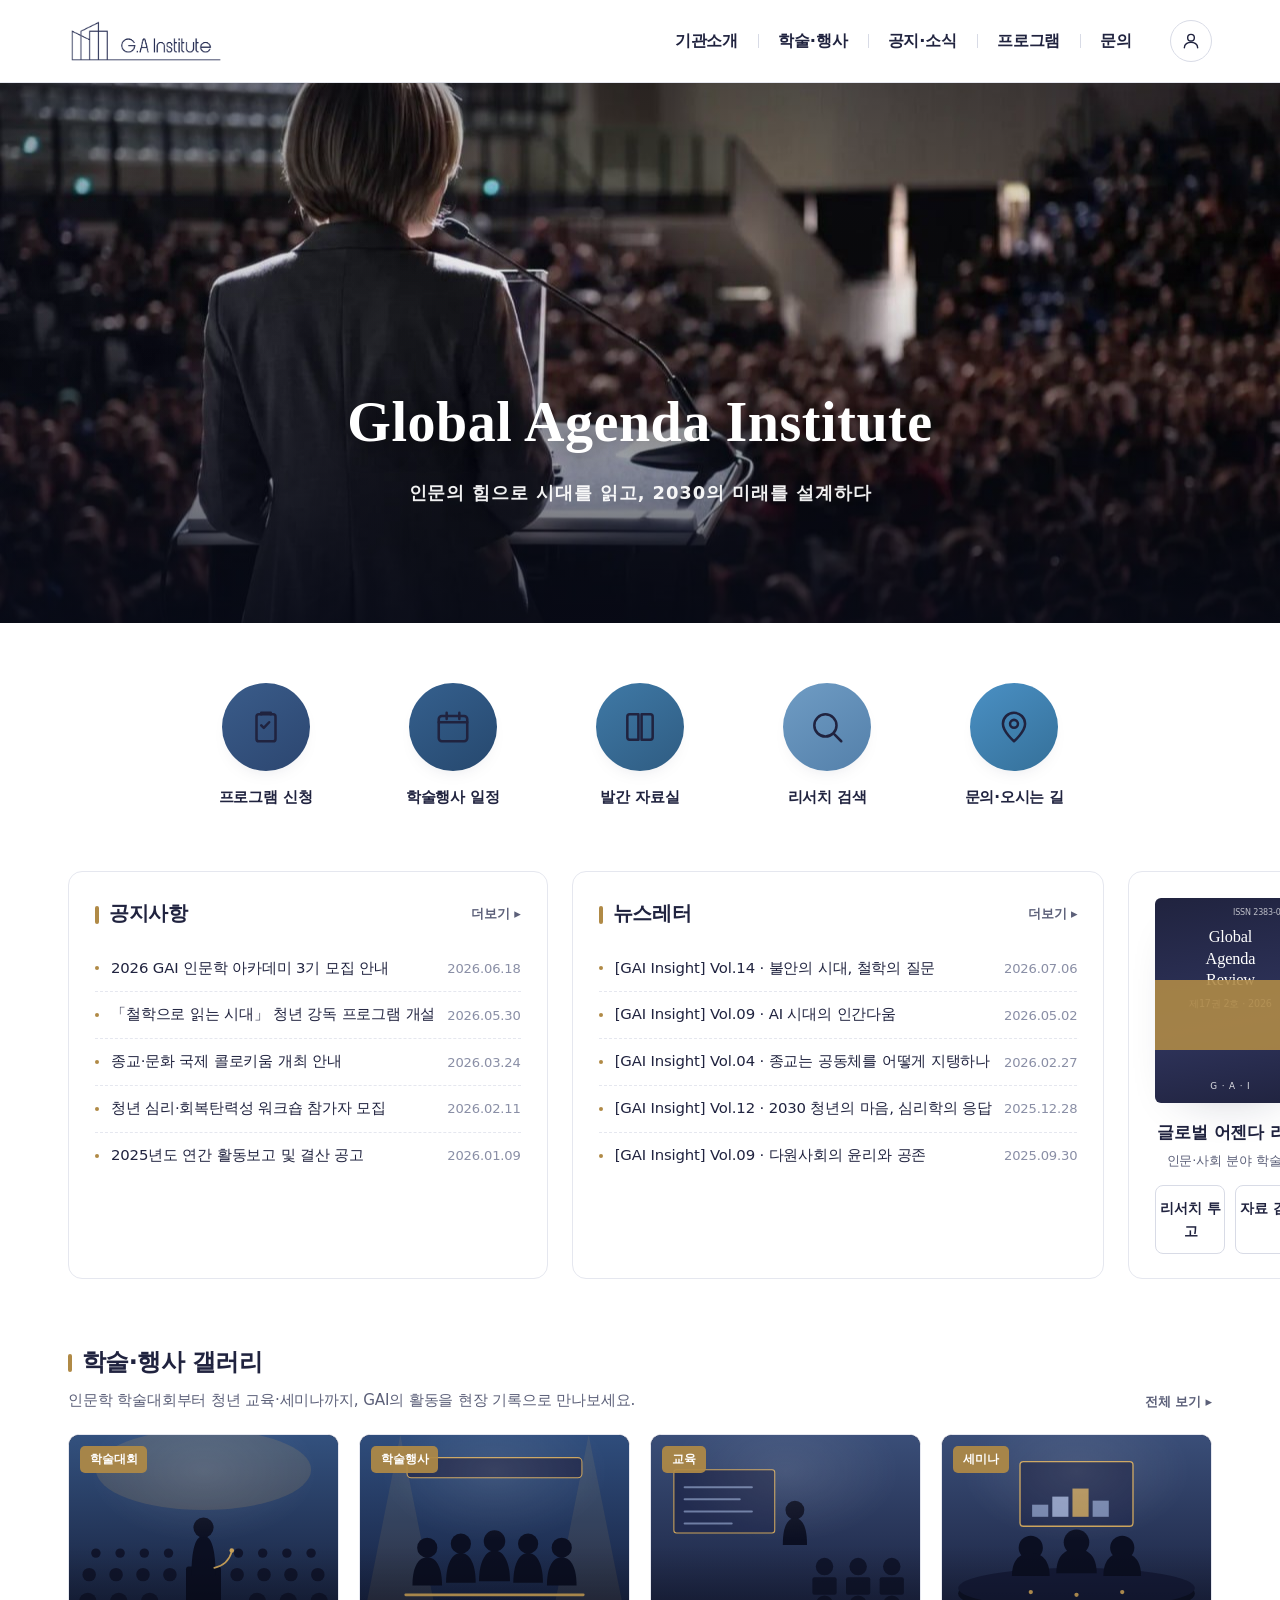
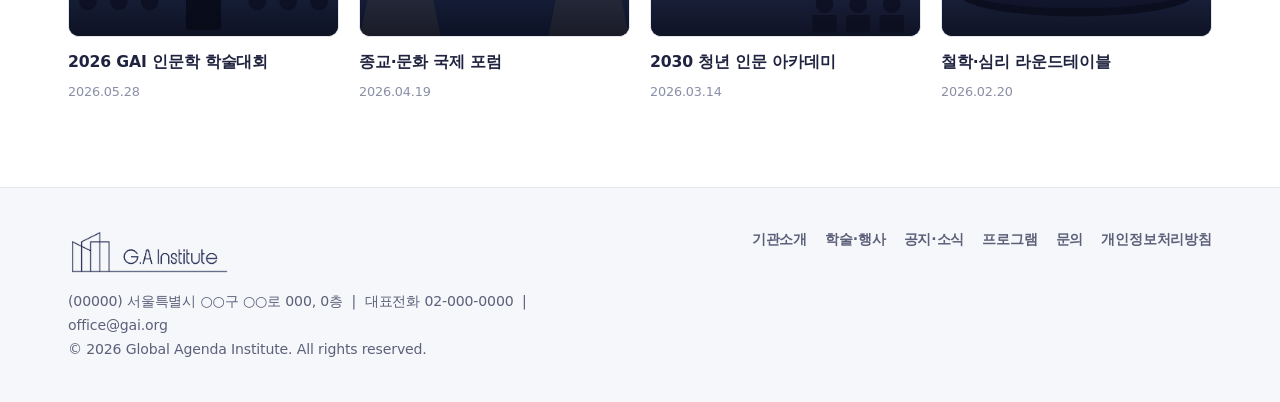
==== index.html @ 66754ac4 "Add files via upload" ====
<!DOCTYPE html>
<html lang="ko">
<head>
<meta charset="UTF-8" />
<meta name="viewport" content="width=device-width, initial-scale=1.0" />
<title>Global Agenda Institute — 인문의 힘으로 시대를 읽다</title>
<meta name="description" content="인문학·철학·종교·심리를 아우르는 2030 청년 교육 중심의 글로벌 아젠다 기관." />
<link rel="stylesheet" href="assets/style.css" />
</head>
<body>
<header>
  <div class="wrap nav">
    <a href="index.html"><img class="logo-img" src="assets/logo.png" alt="Global Agenda Institute" /></a>
    <div class="nav-right">
      <nav class="menu">
        <a href="about.html">기관소개</a>
        <a href="events.html">학술·행사</a>
        <a href="news.html">공지·소식</a>
        <a href="programs.html">프로그램</a>
        <a href="#contact">문의</a>
      </nav>
      <button class="icon-btn login-desktop" data-open-login aria-label="로그인" title="로그인">
        <svg viewBox="0 0 24 24" fill="none" stroke="currentColor" stroke-width="1.7" stroke-linecap="round" stroke-linejoin="round"><circle cx="12" cy="8" r="4"/><path d="M4 20c0-4.2 4-6.5 8-6.5s8 2.3 8 6.5"/></svg>
      </button>
      <button class="icon-btn burger" id="burger" aria-label="메뉴 열기" aria-expanded="false">
        <svg viewBox="0 0 24 24" fill="none" stroke="currentColor" stroke-width="1.8" stroke-linecap="round"><path d="M4 7h16M4 12h16M4 17h16"/></svg>
      </button>
    </div>
  </div>
</header>
<main id="top">
<section class="banner">
      <div class="banner-photo"></div>
      <div class="banner-veil"></div>
      <div class="banner-title">
        <h1>Global Agenda Institute</h1>
        <p>인문의 힘으로 시대를 읽고, 2030의 미래를 설계하다</p>
      </div>
    </section>

    <section class="quick">
      <div class="wrap">
        <div class="quick-grid">
          <a class="qitem" href="programs.html">
            <span class="qcircle"><svg viewBox="0 0 24 24" fill="none" stroke="currentColor" stroke-width="1.6" stroke-linecap="round" stroke-linejoin="round"><rect x="6" y="4" width="12" height="17" rx="1.5"/><path d="M9 4V3h6v1"/><path d="M9 11l1.6 1.6L14 9"/></svg></span>
            <span>프로그램 신청</span>
          </a>
          <a class="qitem" href="events.html">
            <span class="qcircle"><svg viewBox="0 0 24 24" fill="none" stroke="currentColor" stroke-width="1.6" stroke-linecap="round" stroke-linejoin="round"><rect x="3" y="5" width="18" height="16" rx="2"/><path d="M3 9h18M8 3v4M16 3v4"/></svg></span>
            <span>학술행사 일정</span>
          </a>
          <a class="qitem" href="publications.html">
            <span class="qcircle"><svg viewBox="0 0 24 24" fill="none" stroke="currentColor" stroke-width="1.6" stroke-linecap="round" stroke-linejoin="round"><path d="M4 5.5C4 4.7 4.7 4 5.5 4H11v16H5.5C4.7 20 4 19.3 4 18.5zM20 5.5C20 4.7 19.3 4 18.5 4H13v16h5.5c.8 0 1.5-.7 1.5-1.5z"/></svg></span>
            <span>발간 자료실</span>
          </a>
          <a class="qitem" href="publications.html">
            <span class="qcircle"><svg viewBox="0 0 24 24" fill="none" stroke="currentColor" stroke-width="1.6" stroke-linecap="round" stroke-linejoin="round"><circle cx="11" cy="11" r="7"/><path d="M21 21l-4.3-4.3"/></svg></span>
            <span>리서치 검색</span>
          </a>
          <a class="qitem" href="#contact">
            <span class="qcircle"><svg viewBox="0 0 24 24" fill="none" stroke="currentColor" stroke-width="1.6" stroke-linecap="round" stroke-linejoin="round"><path d="M12 21s7-6 7-11a7 7 0 10-14 0c0 5 7 11 7 11z"/><circle cx="12" cy="10" r="2.5"/></svg></span>
            <span>문의·오시는 길</span>
          </a>
        </div>
      </div>
    </section>

    <div class="rows">
      <div class="wrap">
        <div class="row3">
          <div class="box" id="news">
            <div class="box-head"><h2 class="accent-under">공지사항</h2><a class="more" href="news.html">더보기 ▸</a></div>
            <ul class="list">
              <li><span class="dot"></span><a>2026 GAI 인문학 아카데미 3기 모집 안내</a><time>2026.06.18</time></li>
              <li><span class="dot"></span><a>「철학으로 읽는 시대」 청년 강독 프로그램 개설</a><time>2026.05.30</time></li>
              <li><span class="dot"></span><a>종교·문화 국제 콜로키움 개최 안내</a><time>2026.03.24</time></li>
              <li><span class="dot"></span><a>청년 심리·회복탄력성 워크숍 참가자 모집</a><time>2026.02.11</time></li>
              <li><span class="dot"></span><a>2025년도 연간 활동보고 및 결산 공고</a><time>2026.01.09</time></li>
            </ul>
          </div>
          <div class="box">
            <div class="box-head"><h2 class="accent-under">뉴스레터</h2><a class="more" href="news.html">더보기 ▸</a></div>
            <ul class="list">
              <li><span class="dot"></span><a>[GAI Insight] Vol.14 · 불안의 시대, 철학의 질문</a><time>2026.07.06</time></li>
              <li><span class="dot"></span><a>[GAI Insight] Vol.09 · AI 시대의 인간다움</a><time>2026.05.02</time></li>
              <li><span class="dot"></span><a>[GAI Insight] Vol.04 · 종교는 공동체를 어떻게 지탱하나</a><time>2026.02.27</time></li>
              <li><span class="dot"></span><a>[GAI Insight] Vol.12 · 2030 청년의 마음, 심리학의 응답</a><time>2025.12.28</time></li>
              <li><span class="dot"></span><a>[GAI Insight] Vol.09 · 다원사회의 윤리와 공존</a><time>2025.09.30</time></li>
            </ul>
          </div>
          <div class="box journal" id="research">
            <div class="cover"><span class="issn">ISSN 2383-0000</span><span class="ttl">Global<br>Agenda<br>Review</span><span class="vol">제17권 2호 · 2026</span><span class="band"></span><span class="seal">G · A · I</span></div>
            <h3>글로벌 어젠다 리뷰</h3>
            <p class="jsub">인문·사회 분야 학술지</p>
            <div class="j-btns"><a href="publications.html">리서치 투고</a><a href="publications.html">자료 검색</a></div>
          </div>
        </div>
      </div>
    </div>

    <section class="gallery-sec" id="events">
      <div class="wrap">
        <div class="sec-head">
          <div><h2 class="accent-under">학술·행사 갤러리</h2><p>인문학 학술대회부터 청년 교육·세미나까지, GAI의 활동을 현장 기록으로 만나보세요.</p></div>
          <a class="more" href="events.html">전체 보기 ▸</a>
        </div>
        <div class="gal4">
          <div class="gal-item">
            <div class="thumb">
              <svg class="scene" viewBox="0 0 400 300" preserveAspectRatio="xMidYMid slice" aria-hidden="true">
                <defs><linearGradient id="s1" x1="0" y1="0" x2="0" y2="1"><stop offset="0" stop-color="#33517e"/><stop offset="1" stop-color="#141a34"/></linearGradient></defs>
                <rect width="400" height="300" fill="url(#s1)"/><ellipse cx="200" cy="52" rx="160" ry="60" fill="#CBA35B" opacity="0.16"/>
                <g fill="#10152c"><circle cx="40" cy="176" r="7"/><circle cx="76" cy="176" r="7"/><circle cx="112" cy="176" r="7"/><circle cx="148" cy="176" r="7"/><circle cx="252" cy="176" r="7"/><circle cx="288" cy="176" r="7"/><circle cx="324" cy="176" r="7"/><circle cx="360" cy="176" r="7"/><circle cx="30" cy="208" r="10"/><circle cx="70" cy="208" r="10"/><circle cx="110" cy="208" r="10"/><circle cx="150" cy="208" r="10"/><circle cx="250" cy="208" r="10"/><circle cx="290" cy="208" r="10"/><circle cx="330" cy="208" r="10"/><circle cx="370" cy="208" r="10"/><circle cx="28" cy="248" r="13"/><circle cx="74" cy="248" r="13"/><circle cx="120" cy="248" r="13"/><circle cx="280" cy="248" r="13"/><circle cx="326" cy="248" r="13"/><circle cx="372" cy="248" r="13"/></g>
                <g fill="#0b0f22"><rect x="174" y="196" width="52" height="94" rx="4"/><path d="M182 210 C182 178 186 150 200 150 C214 150 218 178 218 210 Z"/><circle cx="200" cy="138" r="15"/></g>
                <path d="M216 198 q20 -4 26 -24" stroke="#CBA35B" stroke-width="2.4" fill="none" stroke-linecap="round"/><circle cx="242" cy="172" r="3.4" fill="#CBA35B"/>
              </svg>
              <span class="badge">학술대회</span>
            </div>
            <p>2026 GAI 인문학 학술대회</p><time>2026.05.28</time>
          </div>
          <div class="gal-item">
            <div class="thumb">
              <svg class="scene" viewBox="0 0 400 300" preserveAspectRatio="xMidYMid slice" aria-hidden="true">
                <defs><linearGradient id="s2" x1="0" y1="0" x2="0" y2="1"><stop offset="0" stop-color="#2f4d7c"/><stop offset="1" stop-color="#131a36"/></linearGradient></defs>
                <rect width="400" height="300" fill="url(#s2)"/><path d="M60 0 L120 300 L0 300 Z" fill="#CBA35B" opacity="0.1"/><path d="M340 0 L400 300 L280 300 Z" fill="#CBA35B" opacity="0.1"/>
                <rect x="70" y="34" width="260" height="30" rx="6" fill="#222c50" stroke="#CBA35B" stroke-width="1.6"/>
                <g fill="#0b0f22"><circle cx="100" cy="168" r="15"/><path d="M78 224 C78 194 88 182 100 182 C112 182 122 194 122 224 Z"/><circle cx="150" cy="162" r="15"/><path d="M128 220 C128 190 138 176 150 176 C162 176 172 190 172 220 Z"/><circle cx="200" cy="158" r="16"/><path d="M177 218 C177 186 188 172 200 172 C212 172 223 186 223 218 Z"/><circle cx="250" cy="162" r="15"/><path d="M228 220 C228 190 238 176 250 176 C262 176 272 190 272 220 Z"/><circle cx="300" cy="168" r="15"/><path d="M278 224 C278 194 288 182 300 182 C312 182 322 194 322 224 Z"/></g>
                <rect x="66" y="236" width="268" height="4" rx="2" fill="#CBA35B"/>
              </svg>
              <span class="badge">학술행사</span>
            </div>
            <p>종교·문화 국제 포럼</p><time>2026.04.19</time>
          </div>
          <div class="gal-item">
            <div class="thumb">
              <svg class="scene" viewBox="0 0 400 300" preserveAspectRatio="xMidYMid slice" aria-hidden="true">
                <defs><linearGradient id="s3" x1="0" y1="0" x2="0" y2="1"><stop offset="0" stop-color="#3a4e78"/><stop offset="1" stop-color="#161c38"/></linearGradient></defs>
                <rect width="400" height="300" fill="url(#s3)"/>
                <rect x="34" y="52" width="150" height="94" rx="4" fill="#222c50" stroke="#CBA35B" stroke-width="1.6"/>
                <path d="M50 78 H150M50 96 H132M50 114 H150M50 132 H120" stroke="#8fa1c8" stroke-width="3" stroke-linecap="round" opacity="0.7"/>
                <g fill="#0b0f22"><circle cx="214" cy="112" r="14"/><path d="M196 164 C196 134 204 124 214 124 C224 124 232 134 232 164 Z"/></g>
                <g fill="#10152c"><circle cx="258" cy="196" r="13"/><rect x="240" y="212" width="36" height="26" rx="3"/><circle cx="308" cy="196" r="13"/><rect x="290" y="212" width="36" height="26" rx="3"/><circle cx="358" cy="196" r="13"/><rect x="340" y="212" width="36" height="26" rx="3"/><circle cx="258" cy="252" r="13"/><rect x="240" y="268" width="36" height="26" rx="3"/><circle cx="308" cy="252" r="13"/><rect x="290" y="268" width="36" height="26" rx="3"/><circle cx="358" cy="252" r="13"/><rect x="340" y="268" width="36" height="26" rx="3"/></g>
              </svg>
              <span class="badge">교육</span>
            </div>
            <p>2030 청년 인문 아카데미</p><time>2026.03.14</time>
          </div>
          <div class="gal-item">
            <div class="thumb">
              <svg class="scene" viewBox="0 0 400 300" preserveAspectRatio="xMidYMid slice" aria-hidden="true">
                <defs><linearGradient id="s4" x1="0" y1="0" x2="0" y2="1"><stop offset="0" stop-color="#3a4e78"/><stop offset="1" stop-color="#161c38"/></linearGradient></defs>
                <rect width="400" height="300" fill="url(#s4)"/>
                <rect x="116" y="40" width="168" height="96" rx="5" fill="#222c50" stroke="#CBA35B" stroke-width="2"/>
                <rect x="134" y="104" width="24" height="18" fill="#8a9bc4" opacity="0.8"/><rect x="164" y="92" width="24" height="30" fill="#a9b8dc" opacity="0.8"/><rect x="194" y="80" width="24" height="42" fill="#CBA35B" opacity="0.85"/><rect x="224" y="98" width="24" height="24" fill="#8a9bc4" opacity="0.8"/>
                <ellipse cx="200" cy="236" rx="176" ry="34" fill="#0d1226"/><ellipse cx="200" cy="228" rx="176" ry="30" fill="#151b38"/>
                <g fill="#0b0f22"><circle cx="132" cy="168" r="18"/><path d="M104 210 C104 186 116 176 132 176 C148 176 160 186 160 210 Z"/><circle cx="200" cy="160" r="19"/><path d="M170 206 C170 180 183 170 200 170 C217 170 230 180 230 206 Z"/><circle cx="268" cy="168" r="18"/><path d="M240 210 C240 186 252 176 268 176 C284 176 296 186 296 210 Z"/></g>
                <circle cx="132" cy="234" r="3.2" fill="#CBA35B"/><circle cx="200" cy="238" r="3.2" fill="#CBA35B"/><circle cx="268" cy="234" r="3.2" fill="#CBA35B"/>
              </svg>
              <span class="badge">세미나</span>
            </div>
            <p>철학·심리 라운드테이블</p><time>2026.02.20</time>
          </div>
        </div>
      </div>
    </section>
</main>
<footer id="contact">
  <div class="wrap foot">
    <div>
      <a href="index.html"><img class="logo-img foot-logo" src="assets/logo.png" alt="Global Agenda Institute" /></a>
      <p class="foot-info">(00000) 서울특별시 ○○구 ○○로 000, 0층 &nbsp;|&nbsp; 대표전화 02-000-0000 &nbsp;|&nbsp; office@gai.org<br>© 2026 Global Agenda Institute. All rights reserved.</p>
    </div>
    <nav>
      <a href="about.html">기관소개</a><a href="events.html">학술·행사</a>
      <a href="news.html">공지·소식</a><a href="programs.html">프로그램</a>
      <a href="#contact">문의</a><a>개인정보처리방침</a>
    </nav>
  </div>
</footer>
<!-- ===== LOGIN MODAL ===== -->
<div class="modal" id="loginModal" role="dialog" aria-modal="true" aria-label="로그인">
  <div class="modal-card">
    <button class="modal-x" data-close aria-label="닫기">✕</button>
    <img class="logo-img" src="assets/logo.png" alt="Global Agenda Institute" />
    <h2>멤버 로그인</h2>
    <p class="msub">GAI 회원 서비스를 이용하시려면 로그인해 주세요.</p>
    <form>
      <input class="field" type="text" placeholder="아이디" aria-label="아이디" />
      <input class="field" type="password" placeholder="비밀번호" aria-label="비밀번호" />
      <label class="remember"><input type="checkbox" /> 로그인 상태 유지</label>
      <button class="signin" type="submit">로그인</button>
    </form>
    <div class="modal-links"><a>아이디 찾기</a><a>비밀번호 찾기</a><a href="signup.html">회원가입</a></div>
  </div>
</div>


<!-- ===== MOBILE DRAWER ===== -->
<div class="drawer" id="drawer">
  <div class="drawer-panel">
    <div class="drawer-top">
      <img class="logo-img" src="assets/logo.png" alt="Global Agenda Institute" style="height:38px" />
      <button class="icon-btn" id="drawerClose" aria-label="닫기"><svg viewBox="0 0 24 24" fill="none" stroke="currentColor" stroke-width="1.8" stroke-linecap="round"><path d="M6 6l12 12M18 6L6 18"/></svg></button>
    </div>
    <div class="dlinks">
      <a href="about.html">기관소개</a>
      <a href="events.html">학술·행사</a>
      <a href="news.html">공지·소식</a>
      <a href="programs.html">프로그램</a>
      <a href="#contact">문의</a>
    </div>
    <button class="btn btn-primary drawer-login" style="width:100%" data-open-login>로그인</button>
  </div>
</div>


<script src="assets/main.js"></script>
</body>
</html>
---- assets/style.css ----
:root{
    --bg:#FFFFFF; --surface:#FFFFFF; --panel:#F1F3F8; --panel-2:#F6F7FB;
    --ink:#20233F; --brand:#262A4D; --brand-ink:#14162E;
    --muted:#5C6079; --sub:#8A8FA6; --line:#E5E7EF; --line-strong:#D8DBE6;
    --accent:#B08A46; --accent-soft:#F5EEDF; --accent-ink:#8A6A2F;
    --btn:#20233F; --btn-text:#FFFFFF; --btn-hover:#14162E;
    --radius:14px; --shadow:0 18px 50px -30px rgba(20,24,60,.30);
    --shadow-sm:0 8px 22px -16px rgba(20,24,60,.28);
    --maxw:1200px;
    --serif:"Iowan Old Style","Palatino Linotype",Georgia,"Times New Roman",serif;
  }
  @media (prefers-color-scheme:dark){:root{
    --bg:#0B0D18; --surface:#131627; --panel:#191D30; --panel-2:#151930;
    --ink:#EDEFF7; --brand:#EDEFF7; --brand-ink:#C7CBDD;
    --muted:#9599B4; --sub:#787D98; --line:#262B44; --line-strong:#333A57;
    --accent:#CBA35B; --accent-soft:#241E10; --accent-ink:#CBA35B;
    --btn:#EAECF5; --btn-text:#161A2E; --btn-hover:#FFFFFF;
    --shadow:0 22px 55px -28px rgba(0,0,0,.75); --shadow-sm:0 10px 24px -18px rgba(0,0,0,.7);
  }}
  :root[data-theme="dark"]{
    --bg:#0B0D18; --surface:#131627; --panel:#191D30; --panel-2:#151930;
    --ink:#EDEFF7; --brand:#EDEFF7; --brand-ink:#C7CBDD;
    --muted:#9599B4; --sub:#787D98; --line:#262B44; --line-strong:#333A57;
    --accent:#CBA35B; --accent-soft:#241E10; --accent-ink:#CBA35B;
    --btn:#EAECF5; --btn-text:#161A2E; --btn-hover:#FFFFFF;
    --shadow:0 22px 55px -28px rgba(0,0,0,.75); --shadow-sm:0 10px 24px -18px rgba(0,0,0,.7);
  }
  :root[data-theme="light"]{
    --bg:#FFFFFF; --surface:#FFFFFF; --panel:#F1F3F8; --panel-2:#F6F7FB;
    --ink:#20233F; --brand:#262A4D; --brand-ink:#14162E;
    --muted:#5C6079; --sub:#8A8FA6; --line:#E5E7EF; --line-strong:#D8DBE6;
    --accent:#B08A46; --accent-soft:#F5EEDF; --accent-ink:#8A6A2F;
    --btn:#20233F; --btn-text:#FFFFFF; --btn-hover:#14162E;
    --shadow:0 18px 50px -30px rgba(20,24,60,.30); --shadow-sm:0 8px 22px -16px rgba(20,24,60,.28);
  }

  *{box-sizing:border-box}
  html{scroll-behavior:smooth}
  body{margin:0; background:var(--bg); color:var(--ink);
    font-family:"Pretendard","Apple SD Gothic Neo",system-ui,-apple-system,"Segoe UI",sans-serif;
    -webkit-font-smoothing:antialiased; line-height:1.6; letter-spacing:-0.01em}
  .wrap{max-width:var(--maxw); margin:0 auto; padding:0 28px}
  a{color:inherit; text-decoration:none}
  [hidden]{display:none !important}
  .btn{display:inline-flex; align-items:center; gap:8px; justify-content:center; font-weight:700; font-size:.95rem;
    border-radius:11px; padding:13px 24px; cursor:pointer; border:1px solid transparent; transition:.18s; font-family:inherit}
  .btn-primary{background:var(--btn); color:var(--btn-text)}
  .btn-primary:hover{background:var(--btn-hover); transform:translateY(-1px)}
  .btn-ghost{background:transparent; color:var(--ink); border-color:var(--line-strong)}
  .btn-ghost:hover{border-color:var(--ink); background:var(--panel)}
  .eyebrow{display:inline-flex; align-items:center; gap:9px; font-size:.8rem; font-weight:700;
    letter-spacing:.16em; text-transform:uppercase; color:var(--accent-ink)}
  .eyebrow::before{content:""; width:20px; height:1.5px; background:var(--accent); border-radius:2px}

  /* ---------- LOGO ---------- */
  .logo-img{display:block; height:46px; width:auto}
  @media (prefers-color-scheme:dark){.logo-img{filter:brightness(0) invert(1) opacity(.92)}}
  :root[data-theme="dark"] .logo-img{filter:brightness(0) invert(1) opacity(.92)}
  :root[data-theme="light"] .logo-img{filter:none}
  .foot-logo{height:48px}

  /* ---------- HEADER ---------- */
  header{position:sticky; top:0; z-index:50; background:color-mix(in srgb,var(--bg) 92%, transparent);
    backdrop-filter:saturate(150%) blur(12px); border-bottom:1px solid var(--line)}
  .nav{display:flex; align-items:center; justify-content:space-between; height:82px; gap:20px}
  .nav-right{display:flex; align-items:center; gap:18px}
  nav.menu{display:flex; align-items:center}
  nav.menu a{position:relative; padding:8px 20px; font-weight:700; font-size:1.02rem; color:var(--ink); transition:.15s; cursor:pointer}
  nav.menu a+a::before{content:""; position:absolute; left:0; top:50%; transform:translateY(-50%); width:1px; height:14px; background:var(--line-strong)}
  nav.menu a:hover{color:var(--accent-ink)}
  nav.menu a.active{color:var(--accent-ink)}
  nav.menu a.active::after{content:""; position:absolute; left:20px; right:20px; bottom:-2px; height:2px; background:var(--accent); border-radius:2px}
  .icon-btn{width:42px; height:42px; border-radius:50%; display:grid; place-items:center;
    border:1px solid var(--line-strong); color:var(--ink); background:var(--surface); transition:.15s; flex:none; cursor:pointer}
  .icon-btn:hover{border-color:var(--brand); color:var(--accent-ink); background:var(--panel); transform:translateY(-1px)}
  .icon-btn svg{width:20px; height:20px}
  .burger{display:none}

  /* ---------- HERO BANNER ---------- */
  .banner{position:relative; height:min(62vh,540px); min-height:400px; overflow:hidden; display:grid; place-items:end center; text-align:center}
  .banner-photo{position:absolute; inset:0; background:url("banner.jpg") center 32% / cover no-repeat}
  .banner-veil{position:absolute; inset:0; background:
    linear-gradient(180deg,rgba(10,14,28,.32) 0%,rgba(10,14,28,.04) 30%,rgba(10,14,28,.22) 58%,rgba(8,11,24,.78) 100%),
    linear-gradient(90deg,rgba(18,24,48,.22),transparent 42%)}
  .banner-title{position:relative; z-index:2; padding-bottom:9%; color:#fff}
  .banner-title h1{margin:0; font-family:var(--serif); font-weight:600; letter-spacing:.01em; font-size:clamp(2.1rem,5.4vw,3.5rem); text-shadow:0 4px 24px rgba(0,0,0,.5)}
  .banner-title p{margin:12px 0 0; font-size:clamp(.92rem,1.8vw,1.12rem); font-weight:600; letter-spacing:.05em; opacity:.94}

  /* ---------- QUICK LINKS ---------- */
  .quick{padding:52px 0 8px}
  .quick-grid{display:grid; grid-template-columns:repeat(5,1fr); gap:16px; max-width:920px; margin:0 auto}
  .qitem{display:flex; flex-direction:column; align-items:center; gap:14px; padding:8px; transition:.18s; cursor:pointer}
  .qitem:hover{transform:translateY(-4px)}
  .qcircle{width:88px; height:88px; border-radius:50%; display:grid; place-items:center; color:#fff; box-shadow:var(--shadow-sm)}
  .qcircle svg{width:38px; height:38px}
  .qitem:nth-child(1) .qcircle{background:linear-gradient(145deg,#3a5c8a,#2c4670)}
  .qitem:nth-child(2) .qcircle{background:linear-gradient(145deg,#35608e,#26486e)}
  .qitem:nth-child(3) .qcircle{background:linear-gradient(145deg,#3f79a6,#2f5c82)}
  .qitem:nth-child(4) .qcircle{background:linear-gradient(145deg,#6f9cc4,#5480aa)}
  .qitem:nth-child(5) .qcircle{background:linear-gradient(145deg,#4a90c4,#357099)}
  .qitem span{font-weight:700; font-size:.95rem; color:var(--ink); text-align:center}

  /* ---------- SHARED ---------- */
  .rows{padding:46px 0 40px; display:flex; flex-direction:column; gap:28px}
  .row3{display:grid; grid-template-columns:1fr 1fr 1fr; gap:24px}
  .box{background:var(--surface); border:1px solid var(--line); border-radius:var(--radius); padding:26px 26px 24px}
  .box-head{display:flex; align-items:center; justify-content:space-between; margin-bottom:16px}
  .box-head h2{margin:0; font-size:1.22rem; font-weight:800; letter-spacing:-.02em}
  .more{font-size:.82rem; font-weight:600; color:var(--muted); display:inline-flex; align-items:center; gap:4px; cursor:pointer}
  .more:hover{color:var(--accent-ink)}
  .accent-under{position:relative; padding-left:14px}
  .accent-under::before{content:""; position:absolute; left:0; top:52%; transform:translateY(-50%); width:4px; height:18px; background:var(--accent); border-radius:2px}
  .list{list-style:none; margin:0; padding:0; display:flex; flex-direction:column}
  .list li{display:flex; align-items:center; gap:12px; padding:11px 0; border-top:1px dashed var(--line)}
  .list li:first-child{border-top:none}
  .list li .dot{width:4px; height:4px; border-radius:50%; background:var(--accent); flex:none}
  .list li a{flex:1; font-size:.93rem; color:var(--ink); overflow:hidden; text-overflow:ellipsis; white-space:nowrap; cursor:pointer}
  .list li a:hover{color:var(--accent-ink)}
  .list li time{font-size:.82rem; color:var(--sub); font-variant-numeric:tabular-nums; flex:none}
  .journal{text-align:center; display:flex; flex-direction:column; align-items:center}
  .cover{width:150px; aspect-ratio:3/4.1; border-radius:6px; overflow:hidden; box-shadow:var(--shadow);
    background:linear-gradient(170deg,#20233F 0%,#2f345c 60%,#20233F 100%); position:relative;
    display:flex; flex-direction:column; align-items:center; padding:22px 14px; color:#fff}
  .cover .issn{position:absolute; top:9px; right:10px; font-size:.5rem; opacity:.7}
  .cover .ttl{font-family:var(--serif); font-size:1.02rem; line-height:1.3; margin-top:6px}
  .cover .vol{font-size:.6rem; opacity:.75; margin-top:6px}
  .cover .band{position:absolute; left:0; right:0; bottom:26%; height:34%; background:var(--accent); opacity:.9}
  .cover .seal{position:absolute; bottom:10px; font-size:.55rem; opacity:.85; letter-spacing:.1em}
  .journal h3{margin:16px 0 4px; font-size:1.06rem; font-weight:800}
  .journal .jsub{font-size:.82rem; color:var(--muted); margin:0 0 14px}
  .j-btns{display:grid; grid-template-columns:1fr 1fr; gap:10px; width:100%}
  .j-btns a{font-size:.88rem; font-weight:700; border:1px solid var(--line-strong); border-radius:8px; padding:11px 0; text-align:center; cursor:pointer}
  .j-btns a:hover{border-color:var(--ink); background:var(--panel-2)}

  /* ---------- GALLERY ---------- */
  .gallery-sec{padding:24px 0 84px}
  .sec-head{display:flex; align-items:flex-end; justify-content:space-between; margin-bottom:22px; gap:16px}
  .sec-head h2{margin:0; font-size:1.5rem; font-weight:800; letter-spacing:-.025em}
  .sec-head p{margin:6px 0 0; color:var(--muted); font-size:.95rem}
  .gal4{display:grid; grid-template-columns:repeat(4,1fr); gap:20px}
  .gal-item{cursor:pointer}
  .gal-item .thumb{aspect-ratio:4/3; border-radius:11px; overflow:hidden; position:relative; background:#1a2340; border:1px solid var(--line)}
  .thumb .scene{position:absolute; inset:0; width:100%; height:100%; display:block; z-index:0}
  .thumb::after{content:""; position:absolute; inset:0; z-index:1; pointer-events:none; background:
    radial-gradient(60% 50% at 50% 18%,rgba(255,255,255,.10),transparent 70%),linear-gradient(180deg,transparent 55%,rgba(0,0,0,.32))}
  .thumb .badge{position:absolute; z-index:2; left:11px; top:11px; color:#fff; font-size:.73rem; font-weight:800;
    background:rgba(176,138,70,.92); padding:4px 10px; border-radius:5px}
  .gal-item:hover .thumb{box-shadow:var(--shadow)}
  .gal-item p{margin:12px 0 3px; font-size:.98rem; font-weight:700}
  .gal-item time{font-size:.8rem; color:var(--sub); font-variant-numeric:tabular-nums}

  /* ---------- SUB PAGE SHELL ---------- */
  .page-hero{padding:64px 0 52px; text-align:center; border-bottom:1px solid var(--line); background:var(--panel-2)}
  .page-hero h1{font-size:clamp(1.9rem,4vw,2.8rem); font-weight:800; letter-spacing:-.035em; margin:16px auto 0; max-width:20ch; text-wrap:balance}
  .page-hero .lead{color:var(--muted); font-size:1.06rem; margin:16px auto 0; max-width:60ch; text-wrap:balance}
  .section{padding:72px 0}
  .section.alt{background:var(--panel-2); border-top:1px solid var(--line); border-bottom:1px solid var(--line)}
  .section h2.title{font-size:clamp(1.5rem,3vw,2.1rem); font-weight:800; letter-spacing:-.03em; margin:14px 0 0; text-wrap:balance}
  .center{text-align:center; max-width:660px; margin:0 auto 44px}
  .center p{color:var(--muted); font-size:1.02rem; margin:14px 0 0}

  .grid4{display:grid; grid-template-columns:repeat(4,1fr); gap:20px}
  .grid3{display:grid; grid-template-columns:repeat(3,1fr); gap:22px}
  .grid2{display:grid; grid-template-columns:1fr 1fr; gap:26px; align-items:center}
  .fcard{background:var(--surface); border:1px solid var(--line); border-radius:var(--radius); padding:28px 24px; transition:.2s}
  .fcard:hover{transform:translateY(-4px); box-shadow:var(--shadow); border-color:color-mix(in srgb,var(--accent) 40%,var(--line))}
  .fcard .ic{width:52px; height:52px; border-radius:13px; display:grid; place-items:center; background:var(--accent-soft); color:var(--accent-ink); margin-bottom:16px}
  .fcard .ic svg{width:26px; height:26px}
  .fcard h3{margin:0 0 8px; font-size:1.16rem; font-weight:800; letter-spacing:-.02em}
  .fcard p{margin:0; color:var(--muted); font-size:.93rem}
  .fcard .kw{margin-top:14px; font-size:.78rem; font-weight:700; color:var(--accent-ink); letter-spacing:.02em}

  .mission{background:var(--brand); color:#fff; border-radius:20px; padding:52px 40px; text-align:center; position:relative; overflow:hidden}
  .mission::before{content:""; position:absolute; inset:0; background:
    linear-gradient(rgba(255,255,255,.05) 1px,transparent 1px),linear-gradient(90deg,rgba(255,255,255,.05) 1px,transparent 1px);
    background-size:44px 44px; mask-image:radial-gradient(70% 90% at 50% 0%,#000,transparent 75%); -webkit-mask-image:radial-gradient(70% 90% at 50% 0%,#000,transparent 75%)}
  .mission>*{position:relative}
  .mission .q{font-family:var(--serif); font-size:clamp(1.4rem,3vw,2rem); line-height:1.5; margin:0; text-wrap:balance}
  .mission .q b{color:var(--accent)}
  .mission .sig{margin-top:18px; font-size:.9rem; opacity:.8; letter-spacing:.04em}

  .stat-strip{display:grid; grid-template-columns:repeat(4,1fr); border:1px solid var(--line); border-radius:var(--radius); overflow:hidden; background:var(--surface)}
  .stat-strip .st{text-align:center; padding:28px 16px; border-right:1px solid var(--line)}
  .stat-strip .st:last-child{border-right:none}
  .stat-strip .st b{display:block; font-family:var(--serif); font-size:clamp(1.6rem,3vw,2.1rem); font-weight:600; color:var(--ink); font-variant-numeric:tabular-nums}
  .stat-strip .st span{font-size:.85rem; color:var(--muted); font-weight:600}
  .stat-strip .st b i{font-style:normal; color:var(--accent-ink)}

  /* program */
  .track{background:var(--surface); border:1px solid var(--line); border-radius:var(--radius); padding:26px; display:flex; flex-direction:column; gap:12px}
  .track .tno{font-family:var(--serif); font-size:.95rem; color:var(--accent-ink)}
  .track h3{margin:0; font-size:1.14rem; font-weight:800}
  .track p{margin:0; color:var(--muted); font-size:.92rem; flex:1}
  .track .tags{display:flex; flex-wrap:wrap; gap:6px}
  .track .tags span{font-size:.74rem; font-weight:700; color:var(--accent-ink); background:var(--accent-soft); padding:4px 9px; border-radius:999px}
  .feature{display:grid; grid-template-columns:1.1fr 1fr; gap:0; border:1px solid var(--line); border-radius:18px; overflow:hidden; background:var(--surface)}
  .feature .fL{padding:40px 36px}
  .feature .fR{padding:36px; background:var(--panel-2); border-left:1px solid var(--line)}
  .feature h3{margin:12px 0 0; font-size:1.5rem; font-weight:800; letter-spacing:-.02em}
  .feature .fdesc{color:var(--muted); margin:14px 0 22px; font-size:.98rem}
  .meta{display:flex; flex-wrap:wrap; gap:10px; margin-bottom:8px}
  .meta .m{background:var(--panel); border:1px solid var(--line); border-radius:9px; padding:9px 13px; font-size:.84rem}
  .meta .m b{color:var(--ink); font-weight:800; margin-right:6px}
  .curriculum{list-style:none; margin:0; padding:0}
  .curriculum li{display:flex; gap:14px; padding:12px 0; border-bottom:1px dashed var(--line)}
  .curriculum li:last-child{border-bottom:none}
  .curriculum .wk{flex:none; width:52px; font-family:var(--serif); font-weight:600; color:var(--accent-ink); font-size:.9rem}
  .curriculum .ct b{display:block; font-size:.95rem; font-weight:700}
  .curriculum .ct span{font-size:.84rem; color:var(--muted)}
  .steps{display:grid; grid-template-columns:repeat(4,1fr); gap:18px}
  .step{position:relative; padding:22px; border:1px solid var(--line); border-radius:var(--radius); background:var(--surface)}
  .step .sn{width:34px; height:34px; border-radius:50%; background:var(--brand); color:#fff; display:grid; place-items:center; font-weight:800; font-size:.9rem; margin-bottom:14px}
  :root[data-theme="dark"] .step .sn{color:var(--btn-text)}
  .step h4{margin:0 0 6px; font-size:1.02rem; font-weight:800}
  .step p{margin:0; color:var(--muted); font-size:.88rem}
  .cta-band{background:var(--brand); color:#fff; border-radius:20px; padding:52px 32px; text-align:center; margin-top:12px}
  .cta-band h2{margin:0; font-size:clamp(1.6rem,3vw,2.2rem); font-weight:800; letter-spacing:-.03em; text-wrap:balance}
  .cta-band p{margin:14px auto 26px; opacity:.85; max-width:48ch}
  .cta-band .btn-primary{background:#fff; color:var(--brand-ink)}
  .cta-band .btn-primary:hover{background:#eef0fb}
  .cta-band .btn-ghost{border-color:rgba(255,255,255,.45); color:#fff}
  .cta-band .btn-ghost:hover{background:rgba(255,255,255,.12); border-color:#fff}
  .cta-actions{display:flex; gap:12px; justify-content:center; flex-wrap:wrap}

  /* ---------- LIST / BOARD / ARCHIVE ---------- */
  .filters{display:flex; flex-wrap:wrap; gap:8px; margin-bottom:26px}
  .chip{padding:9px 18px; border-radius:999px; border:1px solid var(--line-strong); background:var(--surface); font-weight:700; font-size:.9rem; color:var(--muted); cursor:pointer; transition:.15s}
  .chip:hover{border-color:var(--ink); color:var(--ink)}
  .chip.on{background:var(--brand); color:var(--btn-text); border-color:var(--brand)}
  .evrow{display:grid; grid-template-columns:auto 1fr auto; gap:22px; align-items:center; padding:22px; border:1px solid var(--line); border-radius:var(--radius); background:var(--surface); transition:.18s; cursor:pointer}
  .evrow+.evrow{margin-top:14px}
  .evrow:hover{border-color:color-mix(in srgb,var(--accent) 40%,var(--line)); box-shadow:var(--shadow-sm); transform:translateY(-2px)}
  .evdate{text-align:center; min-width:78px; border-right:1px solid var(--line); padding-right:22px}
  .evdate .d{font-family:var(--serif); font-size:1.9rem; font-weight:600; line-height:1; color:var(--ink)}
  .evdate .m{font-size:.76rem; color:var(--muted); font-weight:700; letter-spacing:.04em; margin-top:4px}
  .evbody .cat{font-size:.76rem; font-weight:800; color:var(--accent-ink); letter-spacing:.03em}
  .evbody h3{margin:5px 0 7px; font-size:1.12rem; font-weight:800; letter-spacing:-.02em}
  .evbody .meta2{display:flex; flex-wrap:wrap; gap:16px; font-size:.85rem; color:var(--muted)}
  .evbody .meta2 span{display:inline-flex; align-items:center; gap:5px}
  .status{flex:none; font-size:.78rem; font-weight:800; padding:6px 13px; border-radius:999px}
  .status.open{background:var(--accent-soft); color:var(--accent-ink)}
  .status.done{background:var(--panel); color:var(--sub)}
  .board-wrap{overflow-x:auto}
  .board{width:100%; border-top:2px solid var(--ink); border-collapse:collapse; min-width:640px}
  .board th,.board td{padding:15px 12px; border-bottom:1px solid var(--line); text-align:left; font-size:.92rem}
  .board th{font-size:.82rem; color:var(--muted); font-weight:700; background:var(--panel-2)}
  .board td.num,.board td.date,.board td.views{color:var(--sub); font-variant-numeric:tabular-nums; white-space:nowrap; width:1%; text-align:center}
  .board td.tit a{font-weight:600; cursor:pointer}
  .board td.tit a:hover{color:var(--accent-ink)}
  .board tbody tr:hover td{background:var(--panel-2)}
  .board .tag{font-size:.72rem; font-weight:800; color:var(--accent-ink); margin-right:8px}
  .pager{display:flex; justify-content:center; gap:6px; margin-top:34px}
  .pager a{min-width:38px; height:38px; display:grid; place-items:center; border:1px solid var(--line); border-radius:8px; font-size:.9rem; font-weight:700; color:var(--muted); cursor:pointer}
  .pager a:hover{border-color:var(--ink); color:var(--ink)}
  .pager a.on{background:var(--brand); color:var(--btn-text); border-color:var(--brand)}
  .article{max-width:820px; margin:0 auto}
  .article .ahead{border-bottom:1px solid var(--line); padding-bottom:22px; margin-bottom:26px}
  .article .cat{font-size:.78rem; font-weight:800; color:var(--accent-ink)}
  .article h1{font-size:clamp(1.5rem,3vw,2rem); font-weight:800; letter-spacing:-.03em; margin:10px 0 14px; text-wrap:balance}
  .article .ameta{display:flex; flex-wrap:wrap; gap:16px; font-size:.85rem; color:var(--muted)}
  .article .abody{font-size:1rem; line-height:1.85}
  .article .abody p{margin:0 0 18px}
  .article .abody h3{margin:28px 0 10px; font-size:1.15rem; font-weight:800}
  .article .abody ul{margin:0 0 18px; padding-left:20px}
  .article .abody li{margin:6px 0}
  .article .files{margin:26px 0; padding:16px 18px; border:1px solid var(--line); border-radius:12px; background:var(--panel-2)}
  .article .files a{display:inline-flex; align-items:center; gap:8px; font-size:.9rem; font-weight:600; cursor:pointer}
  .article .anav{margin-top:30px; border-top:1px solid var(--line)}
  .article .anav a{display:flex; gap:14px; padding:16px 4px; border-bottom:1px solid var(--line); cursor:pointer; font-size:.92rem}
  .article .anav .lbl{color:var(--muted); font-weight:700; min-width:44px}
  .article .anav a:hover .t{color:var(--accent-ink)}
  .article .backbtn{text-align:center; margin-top:32px}
  .pubgrid{display:grid; grid-template-columns:repeat(4,1fr); gap:26px}
  .pub{cursor:pointer}
  .pub .pcover{aspect-ratio:3/4.1; border-radius:8px; overflow:hidden; box-shadow:var(--shadow-sm); position:relative; display:flex; flex-direction:column; align-items:center; padding:26px 16px; color:#fff; transition:.2s}
  .pub:hover .pcover{transform:translateY(-5px); box-shadow:var(--shadow)}
  .pub .pcover .issn{position:absolute; top:10px; right:11px; font-size:.5rem; opacity:.7}
  .pub .pcover .pt{font-family:var(--serif); font-size:1rem; line-height:1.3; text-align:center; margin-top:4px}
  .pub .pcover .pv{font-size:.62rem; opacity:.82; margin-top:8px; text-align:center}
  .pub .pcover .pband{position:absolute; left:0; right:0; bottom:24%; height:32%; opacity:.9}
  .pub .pcover .pseal{position:absolute; bottom:11px; font-size:.55rem; opacity:.85; letter-spacing:.08em}
  .pub .ptype{margin:13px 0 2px; font-size:.74rem; font-weight:800; color:var(--accent-ink)}
  .pub .pname{font-size:.95rem; font-weight:700; line-height:1.4}
  .pub time{font-size:.8rem; color:var(--sub)}

  /* ---------- EVENT DETAIL ---------- */
  .ev-detail{display:grid; grid-template-columns:1fr 340px; gap:38px; align-items:start}
  .ev-block{margin-bottom:40px}
  .ev-block:last-child{margin-bottom:0}
  .ev-main h2{font-size:1.28rem; font-weight:800; letter-spacing:-.02em; margin:0 0 16px; padding-bottom:10px; border-bottom:2px solid var(--ink)}
  .ev-main p{color:var(--muted); font-size:.98rem; line-height:1.8; margin:0}
  .agenda{list-style:none; margin:0; padding:0}
  .agenda li{display:grid; grid-template-columns:118px 1fr; gap:18px; padding:14px 0; border-bottom:1px dashed var(--line)}
  .agenda li:last-child{border-bottom:none}
  .agenda .tm{font-weight:700; color:var(--accent-ink); font-variant-numeric:tabular-nums; font-size:.92rem}
  .agenda .ag b{display:block; font-size:.98rem; font-weight:700}
  .agenda .ag span{font-size:.86rem; color:var(--muted)}
  .speakers{display:grid; grid-template-columns:repeat(3,1fr); gap:16px}
  .spk{text-align:center; padding:22px 14px; border:1px solid var(--line); border-radius:var(--radius); background:var(--surface)}
  .spk .av{width:66px; height:66px; border-radius:50%; margin:0 auto 12px; background:linear-gradient(160deg,#2f345c,#20233F); display:grid; place-items:end center; overflow:hidden}
  .spk .av svg{width:80%; height:86%; color:#cdd3e6}
  .spk b{display:block; font-size:.96rem; font-weight:800}
  .spk span{font-size:.82rem; color:var(--muted)}
  .ev-side{position:sticky; top:100px; border:1px solid var(--line); border-radius:16px; overflow:hidden; background:var(--surface); box-shadow:var(--shadow-sm)}
  .ev-side .sh{padding:20px 22px; background:var(--brand); color:#fff}
  .ev-side .sh .cat{font-size:.76rem; font-weight:800; color:var(--accent); letter-spacing:.04em}
  .ev-side .sh h3{margin:6px 0 0; font-size:1.14rem; font-weight:800; line-height:1.35}
  .ev-side dl{margin:0; padding:20px 22px; display:grid; grid-template-columns:auto 1fr; gap:15px 16px}
  .ev-side dt{font-size:.85rem; color:var(--muted); font-weight:700}
  .ev-side dd{margin:0; font-size:.9rem; font-weight:600; text-align:right}
  .ev-side .sfoot{padding:4px 22px 22px}
  .ev-side .sfoot .btn{width:100%}
  .ev-side .sfoot .note{text-align:center; font-size:.8rem; color:var(--sub); margin:10px 0 0}

  /* ---------- SIGNUP ---------- */
  .form-card{max-width:640px; margin:0 auto; background:var(--surface); border:1px solid var(--line); border-radius:18px; padding:38px 36px}
  .fgroup{margin-bottom:22px}
  .fgroup>label{display:block; font-size:.88rem; font-weight:700; margin-bottom:8px}
  .fgroup .req{color:var(--accent-ink); margin-left:2px}
  .frow{display:grid; grid-template-columns:1fr 1fr; gap:12px}
  .hint{font-size:.8rem; color:var(--sub); margin:6px 0 0}
  .agree{border:1px solid var(--line); border-radius:12px; padding:16px 20px; background:var(--panel-2)}
  .agree .all{display:flex; align-items:center; gap:10px; font-weight:800; font-size:.95rem; padding-bottom:14px; margin-bottom:10px; border-bottom:1px solid var(--line); cursor:pointer}
  .checkline{display:flex; align-items:center; gap:10px; font-size:.9rem; color:var(--muted); padding:7px 0; cursor:pointer}
  .checkline a{color:var(--accent-ink); text-decoration:underline; cursor:pointer}
  .checkline .opt{margin-left:auto; font-size:.78rem; color:var(--sub)}
  .interests{display:flex; flex-wrap:wrap; gap:10px}
  .icheck{position:relative; cursor:pointer}
  .icheck input{position:absolute; opacity:0}
  .icheck span{display:inline-block; padding:10px 18px; border:1px solid var(--line-strong); border-radius:999px; font-weight:700; font-size:.9rem; color:var(--muted); transition:.15s}
  .icheck input:checked+span{background:var(--accent-soft); border-color:var(--accent); color:var(--accent-ink)}
  .icheck input:focus-visible+span{outline:2px solid var(--brand); outline-offset:2px}
  .form-alt{text-align:center; margin-top:18px; font-size:.9rem; color:var(--muted)}
  .form-alt a{color:var(--accent-ink); font-weight:700; cursor:pointer}
  .form-card input[type=checkbox]{width:17px; height:17px; accent-color:var(--brand); flex:none}

  /* ---------- FOOTER ---------- */
  footer{border-top:1px solid var(--line); background:var(--panel-2); padding:40px 0; color:var(--muted); font-size:.88rem}
  .foot{display:flex; justify-content:space-between; align-items:flex-start; gap:24px; flex-wrap:wrap}
  .foot-info{max-width:60ch; line-height:1.7; margin:14px 0 0}
  .foot nav{display:flex; gap:18px; flex-wrap:wrap; font-weight:600}
  .foot nav a{cursor:pointer}
  .foot nav a:hover{color:var(--ink)}

  /* ---------- LOGIN MODAL ---------- */
  .modal{position:fixed; inset:0; z-index:100; display:grid; place-items:center; padding:20px;
    background:rgba(10,12,24,.55); backdrop-filter:blur(3px); opacity:0; pointer-events:none; transition:.2s}
  .modal.open{opacity:1; pointer-events:auto}
  .modal-card{width:min(420px,100%); background:var(--surface); border:1px solid var(--line); border-radius:18px;
    padding:34px 32px 28px; box-shadow:var(--shadow); text-align:center; transform:translateY(12px) scale(.98); transition:.22s}
  .modal.open .modal-card{transform:none}
  .modal-x{position:absolute; top:0; right:0; margin:16px; width:34px; height:34px; border-radius:8px; border:none;
    background:var(--panel); color:var(--muted); cursor:pointer; font-size:1rem}
  .modal-x:hover{background:var(--line); color:var(--ink)}
  .modal-card .logo-img{height:38px; margin:0 auto 18px}
  .modal-card h2{margin:0; font-size:1.3rem; font-weight:800}
  .modal-card .msub{margin:8px 0 22px; font-size:.9rem; color:var(--muted)}
  .field{width:100%; margin-bottom:11px; padding:14px 15px; border:1px solid var(--line-strong); border-radius:9px;
    background:var(--panel-2); color:var(--ink); font-size:.94rem; font-family:inherit}
  .field:focus{outline:2px solid color-mix(in srgb,var(--brand) 45%,transparent); outline-offset:1px; border-color:var(--brand); background:var(--surface)}
  .remember{display:flex; align-items:center; gap:8px; justify-content:flex-start; font-size:.85rem; color:var(--muted); margin:4px 0 16px}
  .signin{width:100%; padding:14px; border:none; border-radius:9px; cursor:pointer; background:var(--btn); color:var(--btn-text); font-weight:800; font-size:1rem; font-family:inherit; transition:.15s}
  .signin:hover{background:var(--btn-hover)}
  .modal-links{display:flex; justify-content:center; margin-top:18px}
  .modal-links a{position:relative; padding:2px 14px; font-size:.83rem; color:var(--muted); cursor:pointer}
  .modal-links a+a::before{content:""; position:absolute; left:0; top:50%; transform:translateY(-50%); width:1px; height:11px; background:var(--line-strong)}
  .modal-links a:hover{color:var(--ink)}

  /* ---------- MOBILE DRAWER ---------- */
  .drawer{position:fixed; inset:0; z-index:90; background:rgba(10,12,24,.5); backdrop-filter:blur(2px); opacity:0; pointer-events:none; transition:.2s}
  .drawer.open{opacity:1; pointer-events:auto}
  .drawer-panel{position:absolute; top:0; left:0; right:0; background:var(--bg); border-bottom:1px solid var(--line);
    padding:18px 24px 24px; transform:translateY(-100%); transition:.26s ease}
  .drawer.open .drawer-panel{transform:none}
  .drawer-top{display:flex; align-items:center; justify-content:space-between; height:64px}
  .drawer-panel .dlinks{display:flex; flex-direction:column}
  .drawer-panel .dlinks a{padding:15px 4px; font-weight:700; font-size:1.08rem; border-top:1px solid var(--line); cursor:pointer}
  .drawer-panel .dlinks a:first-child{border-top:none}
  .drawer-login{margin-top:18px}

  /* ---------- RESPONSIVE ---------- */
  @media (max-width:900px){
    nav.menu{display:none}
    .icon-btn.login-desktop{display:none}
    .burger{display:grid}
    .quick-grid{grid-template-columns:repeat(3,1fr); max-width:540px}
    .row3{grid-template-columns:1fr}
    .gal4{grid-template-columns:repeat(2,1fr)}
    .grid4{grid-template-columns:repeat(2,1fr)}
    .grid3{grid-template-columns:1fr}
    .grid2{grid-template-columns:1fr}
    .feature{grid-template-columns:1fr}
    .feature .fR{border-left:none; border-top:1px solid var(--line)}
    .steps{grid-template-columns:repeat(2,1fr)}
    .stat-strip{grid-template-columns:repeat(2,1fr)}
    .stat-strip .st:nth-child(2){border-right:none}
    .stat-strip .st:nth-child(1),.stat-strip .st:nth-child(2){border-bottom:1px solid var(--line)}
    .pubgrid{grid-template-columns:repeat(3,1fr)}
    .ev-detail{grid-template-columns:1fr}
    .ev-side{position:static}
  }
  @media (max-width:560px){
    .quick-grid{grid-template-columns:repeat(2,1fr); max-width:360px}
    .qcircle{width:76px; height:76px}
    .gal4{grid-template-columns:1fr 1fr}
    .grid4{grid-template-columns:1fr 1fr}
    .steps{grid-template-columns:1fr 1fr}
    .pubgrid{grid-template-columns:1fr 1fr}
    .sec-head{flex-direction:column; align-items:flex-start; gap:4px}
    .evrow{grid-template-columns:auto 1fr; gap:16px}
    .evrow .status{display:none}
    .speakers{grid-template-columns:1fr}
    .frow{grid-template-columns:1fr}
  }
  @media (prefers-reduced-motion:reduce){*{transition:none!important; scroll-behavior:auto}}
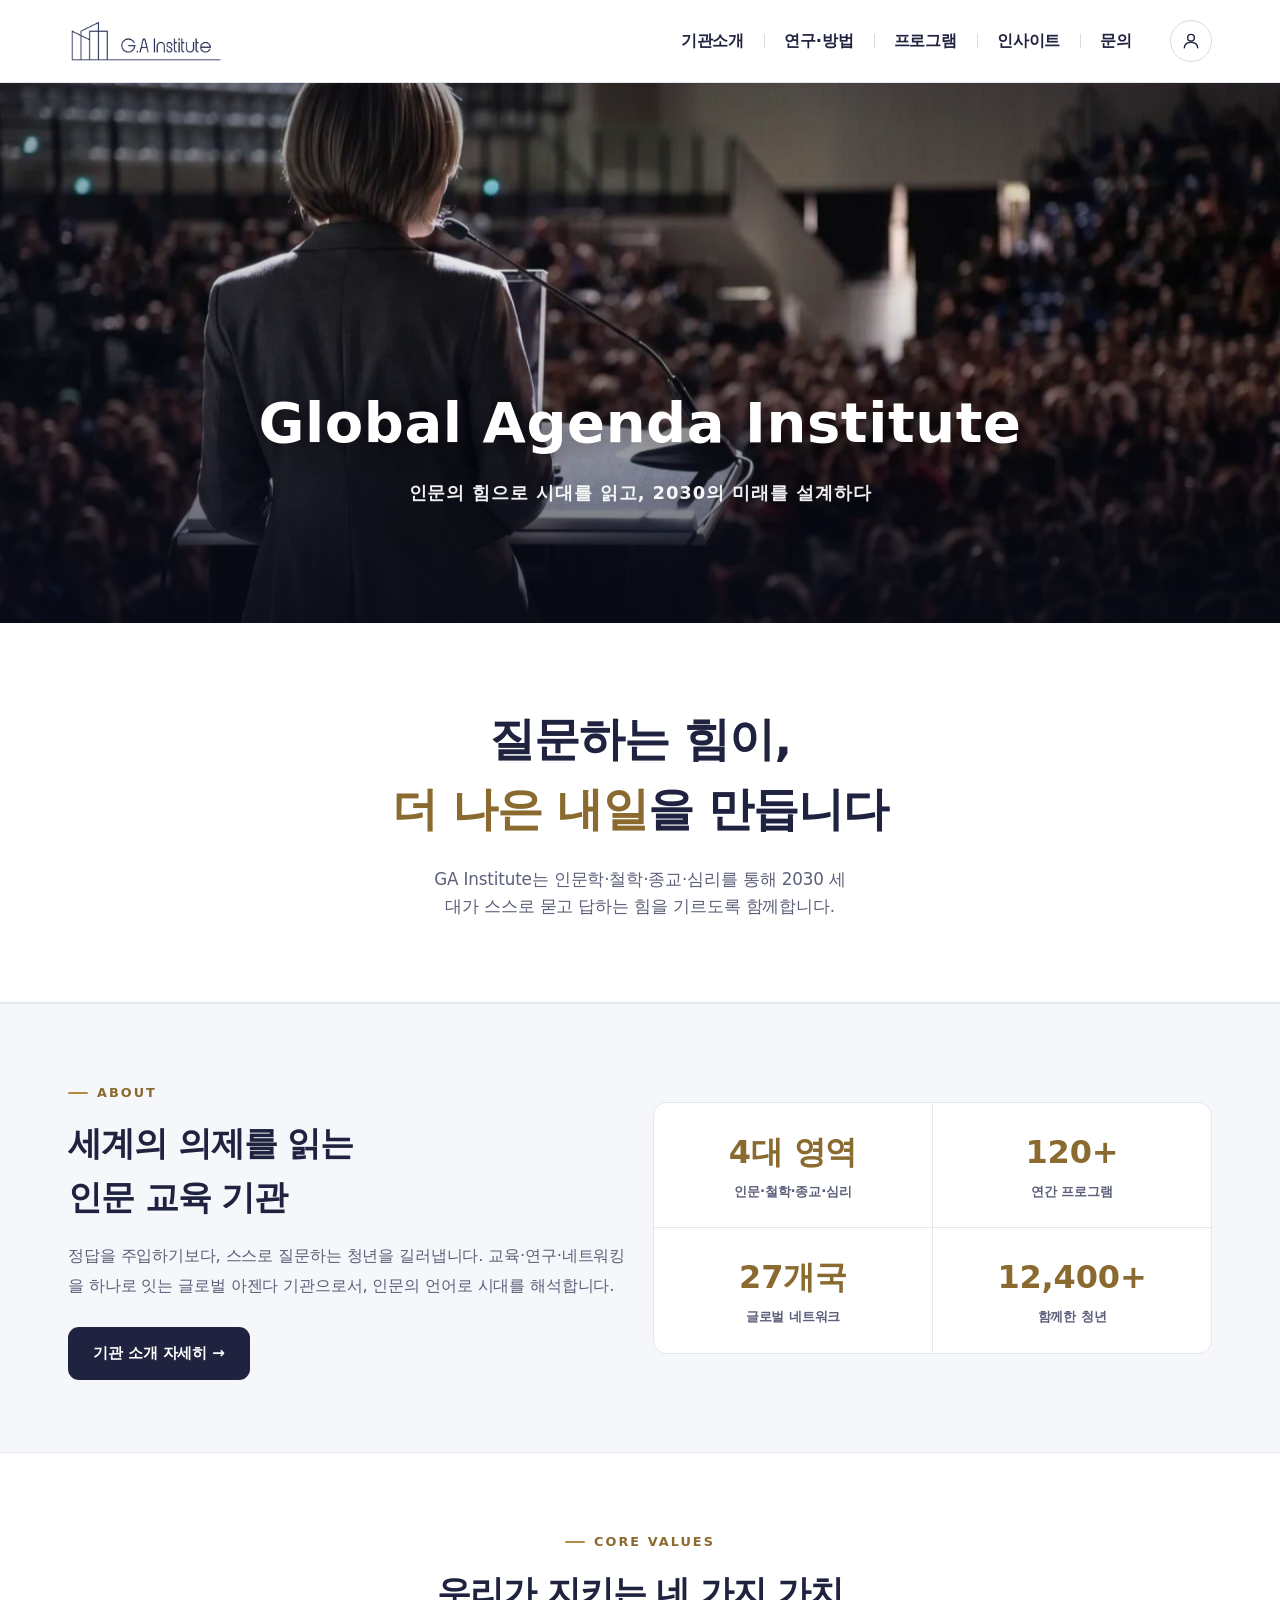
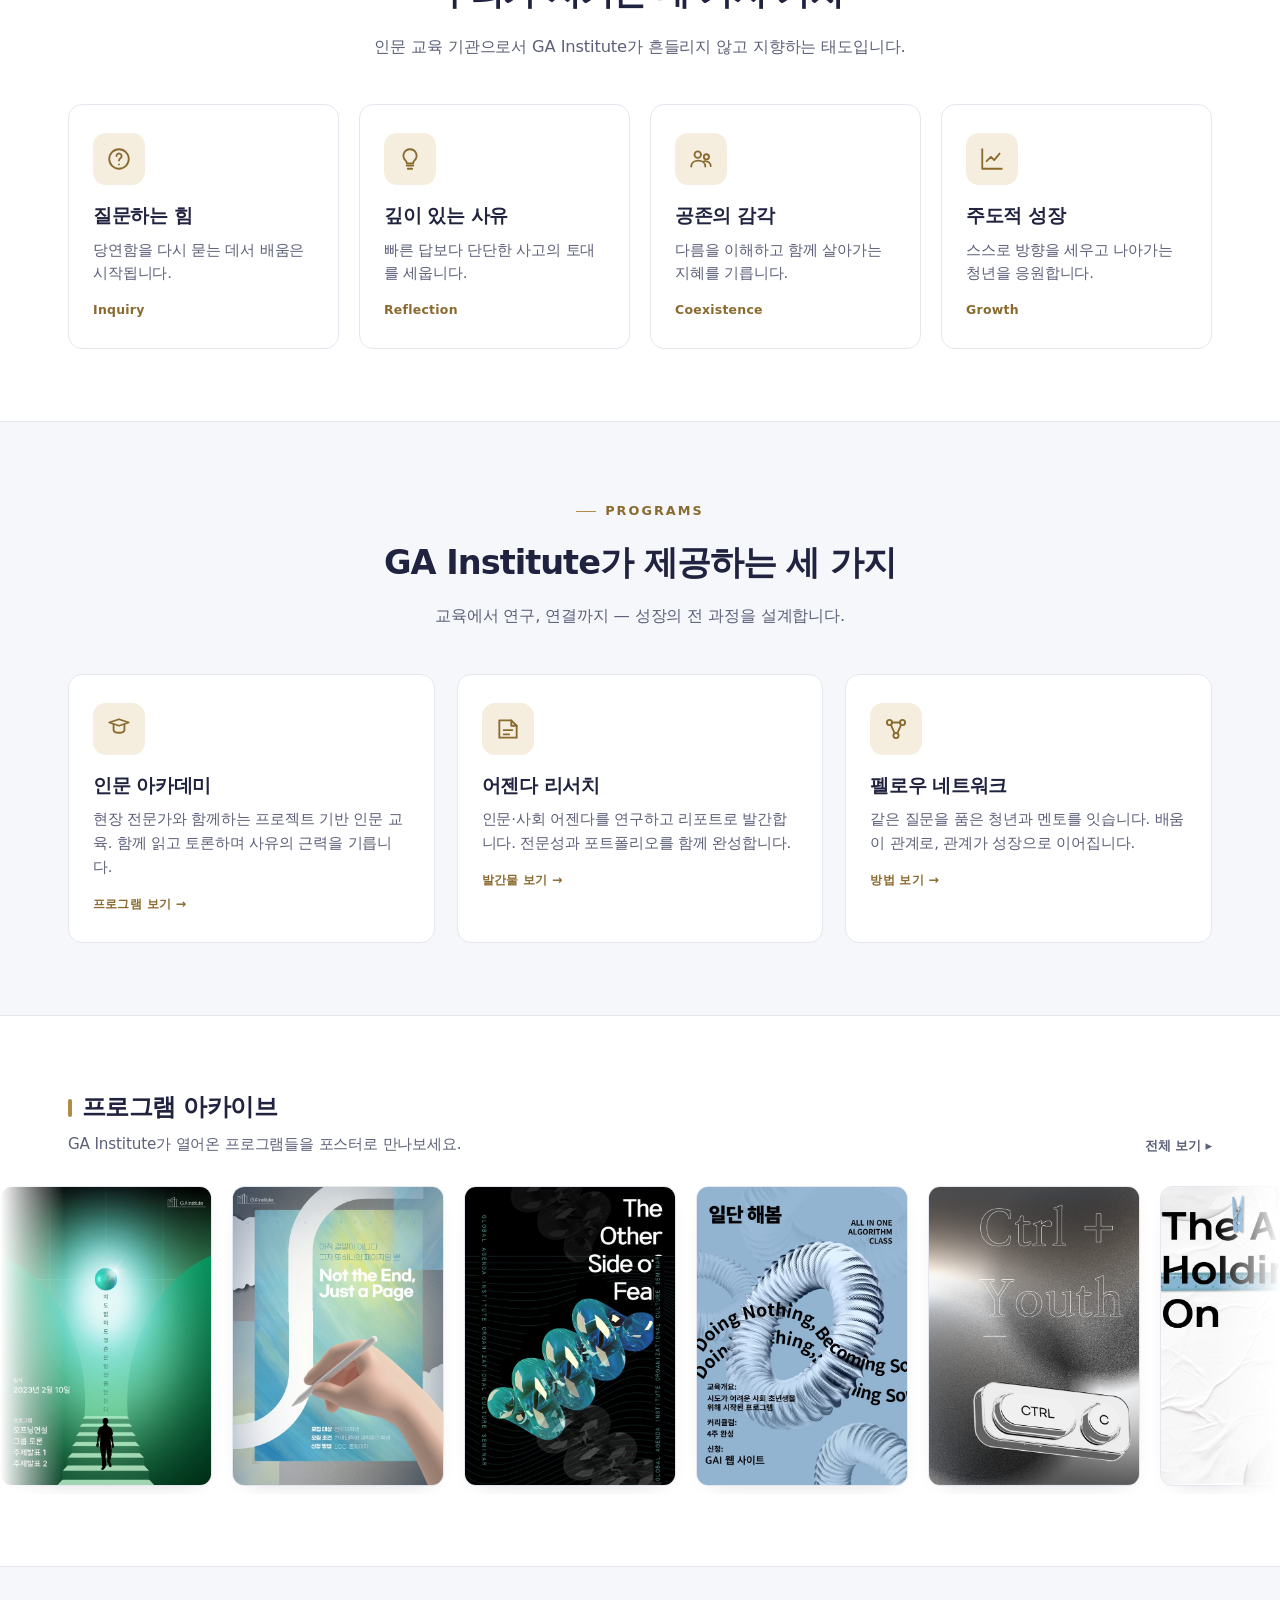
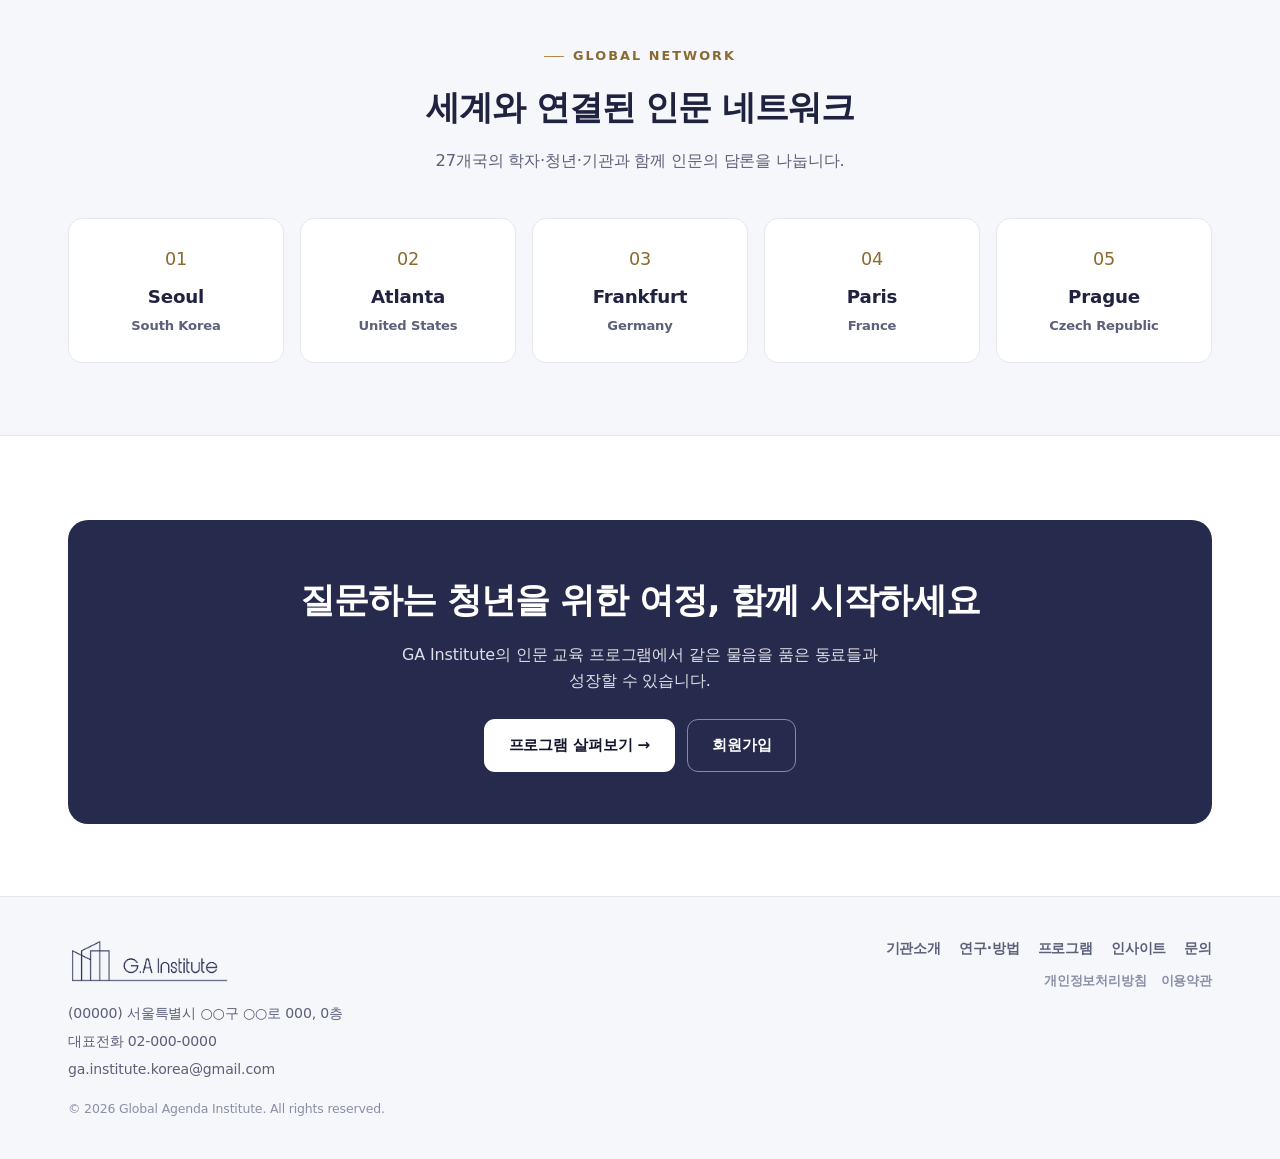
==== commit 136d2964: "Add files via upload" ====
--- a/index.html
+++ b/index.html
@@ -14,10 +14,10 @@
     <div class="nav-right">
       <nav class="menu">
         <a href="about.html">기관소개</a>
-        <a href="events.html">학술·행사</a>
-        <a href="news.html">공지·소식</a>
+        <a href="method.html">연구·방법</a>
         <a href="programs.html">프로그램</a>
-        <a href="#contact">문의</a>
+        <a href="insights.html">인사이트</a>
+        <a href="contact.html">문의</a>
       </nav>
       <button class="icon-btn login-desktop" data-open-login aria-label="로그인" title="로그인">
         <svg viewBox="0 0 24 24" fill="none" stroke="currentColor" stroke-width="1.7" stroke-linecap="round" stroke-linejoin="round"><circle cx="12" cy="8" r="4"/><path d="M4 20c0-4.2 4-6.5 8-6.5s8 2.3 8 6.5"/></svg>
@@ -38,128 +38,78 @@
       </div>
     </section>
 
-    <section class="quick">
+    <section class="statement">
       <div class="wrap">
-        <div class="quick-grid">
-          <a class="qitem" href="programs.html">
-            <span class="qcircle"><svg viewBox="0 0 24 24" fill="none" stroke="currentColor" stroke-width="1.6" stroke-linecap="round" stroke-linejoin="round"><rect x="6" y="4" width="12" height="17" rx="1.5"/><path d="M9 4V3h6v1"/><path d="M9 11l1.6 1.6L14 9"/></svg></span>
-            <span>프로그램 신청</span>
-          </a>
-          <a class="qitem" href="events.html">
-            <span class="qcircle"><svg viewBox="0 0 24 24" fill="none" stroke="currentColor" stroke-width="1.6" stroke-linecap="round" stroke-linejoin="round"><rect x="3" y="5" width="18" height="16" rx="2"/><path d="M3 9h18M8 3v4M16 3v4"/></svg></span>
-            <span>학술행사 일정</span>
-          </a>
-          <a class="qitem" href="publications.html">
-            <span class="qcircle"><svg viewBox="0 0 24 24" fill="none" stroke="currentColor" stroke-width="1.6" stroke-linecap="round" stroke-linejoin="round"><path d="M4 5.5C4 4.7 4.7 4 5.5 4H11v16H5.5C4.7 20 4 19.3 4 18.5zM20 5.5C20 4.7 19.3 4 18.5 4H13v16h5.5c.8 0 1.5-.7 1.5-1.5z"/></svg></span>
-            <span>발간 자료실</span>
-          </a>
-          <a class="qitem" href="publications.html">
-            <span class="qcircle"><svg viewBox="0 0 24 24" fill="none" stroke="currentColor" stroke-width="1.6" stroke-linecap="round" stroke-linejoin="round"><circle cx="11" cy="11" r="7"/><path d="M21 21l-4.3-4.3"/></svg></span>
-            <span>리서치 검색</span>
-          </a>
-          <a class="qitem" href="#contact">
-            <span class="qcircle"><svg viewBox="0 0 24 24" fill="none" stroke="currentColor" stroke-width="1.6" stroke-linecap="round" stroke-linejoin="round"><path d="M12 21s7-6 7-11a7 7 0 10-14 0c0 5 7 11 7 11z"/><circle cx="12" cy="10" r="2.5"/></svg></span>
-            <span>문의·오시는 길</span>
-          </a>
+        <p class="big">질문하는 힘이,<br><b>더 나은 내일</b>을 만듭니다</p>
+        <p class="sub">GA Institute는 인문학·철학·종교·심리를 통해 2030 세대가 스스로 묻고 답하는 힘을 기르도록 함께합니다.</p>
+      </div>
+    </section>
+
+    <section class="section alt">
+      <div class="wrap">
+        <div class="grid2">
+          <div>
+            <span class="eyebrow">About</span>
+            <h2 class="title">세계의 의제를 읽는<br>인문 교육 기관</h2>
+            <p style="color:var(--muted);font-size:1.02rem;margin:16px 0 26px;line-height:1.85">정답을 주입하기보다, 스스로 질문하는 청년을 길러냅니다. 교육·연구·네트워킹을 하나로 잇는 글로벌 아젠다 기관으로서, 인문의 언어로 시대를 해석합니다.</p>
+            <a class="btn btn-primary" href="about.html">기관 소개 자세히 →</a>
+          </div>
+          <div style="display:grid;grid-template-columns:1fr 1fr;gap:1px;background:var(--line);border:1px solid var(--line);border-radius:14px;overflow:hidden"><div style="background:var(--surface);padding:24px 14px;text-align:center"><b style="display:block;font-family:var(--serif);font-size:clamp(1.5rem,3vw,2rem);font-weight:600;color:var(--accent-ink)">4대 영역</b><span style="font-size:.84rem;color:var(--muted);font-weight:600">인문·철학·종교·심리</span></div><div style="background:var(--surface);padding:24px 14px;text-align:center"><b style="display:block;font-family:var(--serif);font-size:clamp(1.5rem,3vw,2rem);font-weight:600;color:var(--accent-ink)">120+</b><span style="font-size:.84rem;color:var(--muted);font-weight:600">연간 프로그램</span></div><div style="background:var(--surface);padding:24px 14px;text-align:center"><b style="display:block;font-family:var(--serif);font-size:clamp(1.5rem,3vw,2rem);font-weight:600;color:var(--accent-ink)">27개국</b><span style="font-size:.84rem;color:var(--muted);font-weight:600">글로벌 네트워크</span></div><div style="background:var(--surface);padding:24px 14px;text-align:center"><b style="display:block;font-family:var(--serif);font-size:clamp(1.5rem,3vw,2rem);font-weight:600;color:var(--accent-ink)">12,400+</b><span style="font-size:.84rem;color:var(--muted);font-weight:600">함께한 청년</span></div></div>
         </div>
       </div>
     </section>
 
-    <div class="rows">
+    <section class="section">
       <div class="wrap">
-        <div class="row3">
-          <div class="box" id="news">
-            <div class="box-head"><h2 class="accent-under">공지사항</h2><a class="more" href="news.html">더보기 ▸</a></div>
-            <ul class="list">
-              <li><span class="dot"></span><a>2026 GAI 인문학 아카데미 3기 모집 안내</a><time>2026.06.18</time></li>
-              <li><span class="dot"></span><a>「철학으로 읽는 시대」 청년 강독 프로그램 개설</a><time>2026.05.30</time></li>
-              <li><span class="dot"></span><a>종교·문화 국제 콜로키움 개최 안내</a><time>2026.03.24</time></li>
-              <li><span class="dot"></span><a>청년 심리·회복탄력성 워크숍 참가자 모집</a><time>2026.02.11</time></li>
-              <li><span class="dot"></span><a>2025년도 연간 활동보고 및 결산 공고</a><time>2026.01.09</time></li>
-            </ul>
-          </div>
-          <div class="box">
-            <div class="box-head"><h2 class="accent-under">뉴스레터</h2><a class="more" href="news.html">더보기 ▸</a></div>
-            <ul class="list">
-              <li><span class="dot"></span><a>[GAI Insight] Vol.14 · 불안의 시대, 철학의 질문</a><time>2026.07.06</time></li>
-              <li><span class="dot"></span><a>[GAI Insight] Vol.09 · AI 시대의 인간다움</a><time>2026.05.02</time></li>
-              <li><span class="dot"></span><a>[GAI Insight] Vol.04 · 종교는 공동체를 어떻게 지탱하나</a><time>2026.02.27</time></li>
-              <li><span class="dot"></span><a>[GAI Insight] Vol.12 · 2030 청년의 마음, 심리학의 응답</a><time>2025.12.28</time></li>
-              <li><span class="dot"></span><a>[GAI Insight] Vol.09 · 다원사회의 윤리와 공존</a><time>2025.09.30</time></li>
-            </ul>
-          </div>
-          <div class="box journal" id="research">
-            <div class="cover"><span class="issn">ISSN 2383-0000</span><span class="ttl">Global<br>Agenda<br>Review</span><span class="vol">제17권 2호 · 2026</span><span class="band"></span><span class="seal">G · A · I</span></div>
-            <h3>글로벌 어젠다 리뷰</h3>
-            <p class="jsub">인문·사회 분야 학술지</p>
-            <div class="j-btns"><a href="publications.html">리서치 투고</a><a href="publications.html">자료 검색</a></div>
-          </div>
+        <div class="center"><span class="eyebrow">Core Values</span><h2 class="title">우리가 지키는 네 가지 가치</h2><p>인문 교육 기관으로서 GA Institute가 흔들리지 않고 지향하는 태도입니다.</p></div>
+        <div class="grid4">
+          <div class="fcard"><div class="ic"><svg viewBox="0 0 24 24" fill="none" stroke="currentColor" stroke-width="1.7" stroke-linecap="round" stroke-linejoin="round"><circle cx="12" cy="12" r="9"/><path d="M9.6 9.3a2.4 2.4 0 114 1.8c-.9.7-1.6 1.1-1.6 2.2"/><path d="M12 17h.01"/></svg></div><h3>질문하는 힘</h3><p>당연함을 다시 묻는 데서 배움은 시작됩니다.</p><div class="kw">Inquiry</div></div>
+          <div class="fcard"><div class="ic"><svg viewBox="0 0 24 24" fill="none" stroke="currentColor" stroke-width="1.7" stroke-linecap="round" stroke-linejoin="round"><path d="M9 18h6M10 21h4"/><path d="M12 3a6 6 0 00-4 10.5c.8.8 1 1.5 1 2.5h6c0-1 .2-1.7 1-2.5A6 6 0 0012 3z"/></svg></div><h3>깊이 있는 사유</h3><p>빠른 답보다 단단한 사고의 토대를 세웁니다.</p><div class="kw">Reflection</div></div>
+          <div class="fcard"><div class="ic"><svg viewBox="0 0 24 24" fill="none" stroke="currentColor" stroke-width="1.7" stroke-linecap="round" stroke-linejoin="round"><circle cx="9" cy="8" r="3"/><circle cx="17" cy="10" r="2.4"/><path d="M3 19c0-3.5 3-5.5 6.5-5.5S16 15.5 16 19M15 14c3 0 6 1.4 6 4.5"/></svg></div><h3>공존의 감각</h3><p>다름을 이해하고 함께 살아가는 지혜를 기릅니다.</p><div class="kw">Coexistence</div></div>
+          <div class="fcard"><div class="ic"><svg viewBox="0 0 24 24" fill="none" stroke="currentColor" stroke-width="1.7" stroke-linecap="round" stroke-linejoin="round"><path d="M3 3v18h18"/><path d="M7 14l4-4 3 3 5-6"/></svg></div><h3>주도적 성장</h3><p>스스로 방향을 세우고 나아가는 청년을 응원합니다.</p><div class="kw">Growth</div></div>
         </div>
       </div>
-    </div>
+    </section>
 
-    <section class="gallery-sec" id="events">
+    <section class="section alt">
       <div class="wrap">
-        <div class="sec-head">
-          <div><h2 class="accent-under">학술·행사 갤러리</h2><p>인문학 학술대회부터 청년 교육·세미나까지, GAI의 활동을 현장 기록으로 만나보세요.</p></div>
-          <a class="more" href="events.html">전체 보기 ▸</a>
+        <div class="center"><span class="eyebrow">Programs</span><h2 class="title">GA Institute가 제공하는 세 가지</h2><p>교육에서 연구, 연결까지 — 성장의 전 과정을 설계합니다.</p></div>
+        <div class="grid3">
+          <div class="fcard"><div class="ic"><svg viewBox="0 0 24 24" fill="none" stroke="currentColor" stroke-width="1.7" stroke-linecap="round" stroke-linejoin="round"><path d="M3 6l9-3 9 3-9 3-9-3z"/><path d="M7 8v5c0 1.5 2.2 2.5 5 2.5s5-1 5-2.5V8"/></svg></div><h3>인문 아카데미</h3><p>현장 전문가와 함께하는 프로젝트 기반 인문 교육. 함께 읽고 토론하며 사유의 근력을 기릅니다.</p><div class="kw"><a href="programs.html">프로그램 보기 →</a></div></div>
+          <div class="fcard"><div class="ic"><svg viewBox="0 0 24 24" fill="none" stroke="currentColor" stroke-width="1.7" stroke-linecap="round" stroke-linejoin="round"><path d="M4 4h11l5 5v11H4z"/><path d="M15 4v5h5"/><path d="M8 13h8M8 17h5"/></svg></div><h3>어젠다 리서치</h3><p>인문·사회 어젠다를 연구하고 리포트로 발간합니다. 전문성과 포트폴리오를 함께 완성합니다.</p><div class="kw"><a href="insights.html">발간물 보기 →</a></div></div>
+          <div class="fcard"><div class="ic"><svg viewBox="0 0 24 24" fill="none" stroke="currentColor" stroke-width="1.7" stroke-linecap="round" stroke-linejoin="round"><circle cx="6" cy="6" r="2.4"/><circle cx="18" cy="6" r="2.4"/><circle cx="12" cy="18" r="2.4"/><path d="M8 6h8M7.2 8l3.6 8M16.8 8l-3.6 8"/></svg></div><h3>펠로우 네트워크</h3><p>같은 질문을 품은 청년과 멘토를 잇습니다. 배움이 관계로, 관계가 성장으로 이어집니다.</p><div class="kw"><a href="method.html">방법 보기 →</a></div></div>
         </div>
-        <div class="gal4">
-          <div class="gal-item">
-            <div class="thumb">
-              <svg class="scene" viewBox="0 0 400 300" preserveAspectRatio="xMidYMid slice" aria-hidden="true">
-                <defs><linearGradient id="s1" x1="0" y1="0" x2="0" y2="1"><stop offset="0" stop-color="#33517e"/><stop offset="1" stop-color="#141a34"/></linearGradient></defs>
-                <rect width="400" height="300" fill="url(#s1)"/><ellipse cx="200" cy="52" rx="160" ry="60" fill="#CBA35B" opacity="0.16"/>
-                <g fill="#10152c"><circle cx="40" cy="176" r="7"/><circle cx="76" cy="176" r="7"/><circle cx="112" cy="176" r="7"/><circle cx="148" cy="176" r="7"/><circle cx="252" cy="176" r="7"/><circle cx="288" cy="176" r="7"/><circle cx="324" cy="176" r="7"/><circle cx="360" cy="176" r="7"/><circle cx="30" cy="208" r="10"/><circle cx="70" cy="208" r="10"/><circle cx="110" cy="208" r="10"/><circle cx="150" cy="208" r="10"/><circle cx="250" cy="208" r="10"/><circle cx="290" cy="208" r="10"/><circle cx="330" cy="208" r="10"/><circle cx="370" cy="208" r="10"/><circle cx="28" cy="248" r="13"/><circle cx="74" cy="248" r="13"/><circle cx="120" cy="248" r="13"/><circle cx="280" cy="248" r="13"/><circle cx="326" cy="248" r="13"/><circle cx="372" cy="248" r="13"/></g>
-                <g fill="#0b0f22"><rect x="174" y="196" width="52" height="94" rx="4"/><path d="M182 210 C182 178 186 150 200 150 C214 150 218 178 218 210 Z"/><circle cx="200" cy="138" r="15"/></g>
-                <path d="M216 198 q20 -4 26 -24" stroke="#CBA35B" stroke-width="2.4" fill="none" stroke-linecap="round"/><circle cx="242" cy="172" r="3.4" fill="#CBA35B"/>
-              </svg>
-              <span class="badge">학술대회</span>
-            </div>
-            <p>2026 GAI 인문학 학술대회</p><time>2026.05.28</time>
-          </div>
-          <div class="gal-item">
-            <div class="thumb">
-              <svg class="scene" viewBox="0 0 400 300" preserveAspectRatio="xMidYMid slice" aria-hidden="true">
-                <defs><linearGradient id="s2" x1="0" y1="0" x2="0" y2="1"><stop offset="0" stop-color="#2f4d7c"/><stop offset="1" stop-color="#131a36"/></linearGradient></defs>
-                <rect width="400" height="300" fill="url(#s2)"/><path d="M60 0 L120 300 L0 300 Z" fill="#CBA35B" opacity="0.1"/><path d="M340 0 L400 300 L280 300 Z" fill="#CBA35B" opacity="0.1"/>
-                <rect x="70" y="34" width="260" height="30" rx="6" fill="#222c50" stroke="#CBA35B" stroke-width="1.6"/>
-                <g fill="#0b0f22"><circle cx="100" cy="168" r="15"/><path d="M78 224 C78 194 88 182 100 182 C112 182 122 194 122 224 Z"/><circle cx="150" cy="162" r="15"/><path d="M128 220 C128 190 138 176 150 176 C162 176 172 190 172 220 Z"/><circle cx="200" cy="158" r="16"/><path d="M177 218 C177 186 188 172 200 172 C212 172 223 186 223 218 Z"/><circle cx="250" cy="162" r="15"/><path d="M228 220 C228 190 238 176 250 176 C262 176 272 190 272 220 Z"/><circle cx="300" cy="168" r="15"/><path d="M278 224 C278 194 288 182 300 182 C312 182 322 194 322 224 Z"/></g>
-                <rect x="66" y="236" width="268" height="4" rx="2" fill="#CBA35B"/>
-              </svg>
-              <span class="badge">학술행사</span>
-            </div>
-            <p>종교·문화 국제 포럼</p><time>2026.04.19</time>
-          </div>
-          <div class="gal-item">
-            <div class="thumb">
-              <svg class="scene" viewBox="0 0 400 300" preserveAspectRatio="xMidYMid slice" aria-hidden="true">
-                <defs><linearGradient id="s3" x1="0" y1="0" x2="0" y2="1"><stop offset="0" stop-color="#3a4e78"/><stop offset="1" stop-color="#161c38"/></linearGradient></defs>
-                <rect width="400" height="300" fill="url(#s3)"/>
-                <rect x="34" y="52" width="150" height="94" rx="4" fill="#222c50" stroke="#CBA35B" stroke-width="1.6"/>
-                <path d="M50 78 H150M50 96 H132M50 114 H150M50 132 H120" stroke="#8fa1c8" stroke-width="3" stroke-linecap="round" opacity="0.7"/>
-                <g fill="#0b0f22"><circle cx="214" cy="112" r="14"/><path d="M196 164 C196 134 204 124 214 124 C224 124 232 134 232 164 Z"/></g>
-                <g fill="#10152c"><circle cx="258" cy="196" r="13"/><rect x="240" y="212" width="36" height="26" rx="3"/><circle cx="308" cy="196" r="13"/><rect x="290" y="212" width="36" height="26" rx="3"/><circle cx="358" cy="196" r="13"/><rect x="340" y="212" width="36" height="26" rx="3"/><circle cx="258" cy="252" r="13"/><rect x="240" y="268" width="36" height="26" rx="3"/><circle cx="308" cy="252" r="13"/><rect x="290" y="268" width="36" height="26" rx="3"/><circle cx="358" cy="252" r="13"/><rect x="340" y="268" width="36" height="26" rx="3"/></g>
-              </svg>
-              <span class="badge">교육</span>
-            </div>
-            <p>2030 청년 인문 아카데미</p><time>2026.03.14</time>
-          </div>
-          <div class="gal-item">
-            <div class="thumb">
-              <svg class="scene" viewBox="0 0 400 300" preserveAspectRatio="xMidYMid slice" aria-hidden="true">
-                <defs><linearGradient id="s4" x1="0" y1="0" x2="0" y2="1"><stop offset="0" stop-color="#3a4e78"/><stop offset="1" stop-color="#161c38"/></linearGradient></defs>
-                <rect width="400" height="300" fill="url(#s4)"/>
-                <rect x="116" y="40" width="168" height="96" rx="5" fill="#222c50" stroke="#CBA35B" stroke-width="2"/>
-                <rect x="134" y="104" width="24" height="18" fill="#8a9bc4" opacity="0.8"/><rect x="164" y="92" width="24" height="30" fill="#a9b8dc" opacity="0.8"/><rect x="194" y="80" width="24" height="42" fill="#CBA35B" opacity="0.85"/><rect x="224" y="98" width="24" height="24" fill="#8a9bc4" opacity="0.8"/>
-                <ellipse cx="200" cy="236" rx="176" ry="34" fill="#0d1226"/><ellipse cx="200" cy="228" rx="176" ry="30" fill="#151b38"/>
-                <g fill="#0b0f22"><circle cx="132" cy="168" r="18"/><path d="M104 210 C104 186 116 176 132 176 C148 176 160 186 160 210 Z"/><circle cx="200" cy="160" r="19"/><path d="M170 206 C170 180 183 170 200 170 C217 170 230 180 230 206 Z"/><circle cx="268" cy="168" r="18"/><path d="M240 210 C240 186 252 176 268 176 C284 176 296 186 296 210 Z"/></g>
-                <circle cx="132" cy="234" r="3.2" fill="#CBA35B"/><circle cx="200" cy="238" r="3.2" fill="#CBA35B"/><circle cx="268" cy="234" r="3.2" fill="#CBA35B"/>
-              </svg>
-              <span class="badge">세미나</span>
-            </div>
-            <p>철학·심리 라운드테이블</p><time>2026.02.20</time>
-          </div>
+      </div>
+    </section>
+
+    <section class="section">
+      <div class="wrap">
+        <div class="sec-head"><div><h2 class="accent-under">프로그램 아카이브</h2><p>GA Institute가 열어온 프로그램들을 포스터로 만나보세요.</p></div><a class="more" href="programs.html">전체 보기 ▸</a></div>
+      </div>
+      <div class="marquee" aria-label="프로그램 포스터 자동 슬라이드">
+        <div class="marquee-track"><a class="pcard" href="assets/posters/01.jpg" target="_blank" rel="noopener" aria-label="프로그램 포스터 01"><img src="assets/posters/01.jpg" alt="GA Institute 프로그램 포스터 01" loading="lazy" /></a><a class="pcard" href="assets/posters/02.jpg" target="_blank" rel="noopener" aria-label="프로그램 포스터 02"><img src="assets/posters/02.jpg" alt="GA Institute 프로그램 포스터 02" loading="lazy" /></a><a class="pcard" href="assets/posters/03.jpg" target="_blank" rel="noopener" aria-label="프로그램 포스터 03"><img src="assets/posters/03.jpg" alt="GA Institute 프로그램 포스터 03" loading="lazy" /></a><a class="pcard" href="assets/posters/04.jpg" target="_blank" rel="noopener" aria-label="프로그램 포스터 04"><img src="assets/posters/04.jpg" alt="GA Institute 프로그램 포스터 04" loading="lazy" /></a><a class="pcard" href="assets/posters/05.jpg" target="_blank" rel="noopener" aria-label="프로그램 포스터 05"><img src="assets/posters/05.jpg" alt="GA Institute 프로그램 포스터 05" loading="lazy" /></a><a class="pcard" href="assets/posters/06.jpg" target="_blank" rel="noopener" aria-label="프로그램 포스터 06"><img src="assets/posters/06.jpg" alt="GA Institute 프로그램 포스터 06" loading="lazy" /></a><a class="pcard" href="assets/posters/07.jpg" target="_blank" rel="noopener" aria-label="프로그램 포스터 07"><img src="assets/posters/07.jpg" alt="GA Institute 프로그램 포스터 07" loading="lazy" /></a><a class="pcard" href="assets/posters/08.jpg" target="_blank" rel="noopener" aria-label="프로그램 포스터 08"><img src="assets/posters/08.jpg" alt="GA Institute 프로그램 포스터 08" loading="lazy" /></a><a class="pcard" href="assets/posters/09.jpg" target="_blank" rel="noopener" aria-label="프로그램 포스터 09"><img src="assets/posters/09.jpg" alt="GA Institute 프로그램 포스터 09" loading="lazy" /></a><a class="pcard" href="assets/posters/10.jpg" target="_blank" rel="noopener" aria-label="프로그램 포스터 10"><img src="assets/posters/10.jpg" alt="GA Institute 프로그램 포스터 10" loading="lazy" /></a><a class="pcard" href="assets/posters/11.jpg" target="_blank" rel="noopener" aria-label="프로그램 포스터 11"><img src="assets/posters/11.jpg" alt="GA Institute 프로그램 포스터 11" loading="lazy" /></a><a class="pcard" href="assets/posters/12.jpg" target="_blank" rel="noopener" aria-label="프로그램 포스터 12"><img src="assets/posters/12.jpg" alt="GA Institute 프로그램 포스터 12" loading="lazy" /></a><a class="pcard" href="assets/posters/13.jpg" target="_blank" rel="noopener" aria-label="프로그램 포스터 13"><img src="assets/posters/13.jpg" alt="GA Institute 프로그램 포스터 13" loading="lazy" /></a><a class="pcard" href="assets/posters/14.jpg" target="_blank" rel="noopener" aria-label="프로그램 포스터 14"><img src="assets/posters/14.jpg" alt="GA Institute 프로그램 포스터 14" loading="lazy" /></a><a class="pcard" href="assets/posters/15.jpg" target="_blank" rel="noopener" aria-label="프로그램 포스터 15"><img src="assets/posters/15.jpg" alt="GA Institute 프로그램 포스터 15" loading="lazy" /></a><a class="pcard" href="assets/posters/16.jpg" target="_blank" rel="noopener" aria-label="프로그램 포스터 16"><img src="assets/posters/16.jpg" alt="GA Institute 프로그램 포스터 16" loading="lazy" /></a><a class="pcard" href="assets/posters/17.jpg" target="_blank" rel="noopener" aria-label="프로그램 포스터 17"><img src="assets/posters/17.jpg" alt="GA Institute 프로그램 포스터 17" loading="lazy" /></a><a class="pcard" href="assets/posters/18.jpg" target="_blank" rel="noopener" aria-label="프로그램 포스터 18"><img src="assets/posters/18.jpg" alt="GA Institute 프로그램 포스터 18" loading="lazy" /></a><a class="pcard" href="assets/posters/19.jpg" target="_blank" rel="noopener" aria-label="프로그램 포스터 19"><img src="assets/posters/19.jpg" alt="GA Institute 프로그램 포스터 19" loading="lazy" /></a><a class="pcard" href="assets/posters/20.jpg" target="_blank" rel="noopener" aria-label="프로그램 포스터 20"><img src="assets/posters/20.jpg" alt="GA Institute 프로그램 포스터 20" loading="lazy" /></a><a class="pcard" href="assets/posters/21.jpg" target="_blank" rel="noopener" aria-label="프로그램 포스터 21"><img src="assets/posters/21.jpg" alt="GA Institute 프로그램 포스터 21" loading="lazy" /></a><a class="pcard" href="assets/posters/22.jpg" target="_blank" rel="noopener" aria-label="프로그램 포스터 22"><img src="assets/posters/22.jpg" alt="GA Institute 프로그램 포스터 22" loading="lazy" /></a><a class="pcard" href="assets/posters/23.jpg" target="_blank" rel="noopener" aria-label="프로그램 포스터 23"><img src="assets/posters/23.jpg" alt="GA Institute 프로그램 포스터 23" loading="lazy" /></a><a class="pcard" href="assets/posters/24.jpg" target="_blank" rel="noopener" aria-label="프로그램 포스터 24"><img src="assets/posters/24.jpg" alt="GA Institute 프로그램 포스터 24" loading="lazy" /></a><a class="pcard" href="assets/posters/25.jpg" target="_blank" rel="noopener" aria-label="프로그램 포스터 25"><img src="assets/posters/25.jpg" alt="GA Institute 프로그램 포스터 25" loading="lazy" /></a><a class="pcard" href="assets/posters/26.jpg" target="_blank" rel="noopener" aria-label="프로그램 포스터 26"><img src="assets/posters/26.jpg" alt="GA Institute 프로그램 포스터 26" loading="lazy" /></a><a class="pcard" href="assets/posters/27.jpg" target="_blank" rel="noopener" aria-label="프로그램 포스터 27"><img src="assets/posters/27.jpg" alt="GA Institute 프로그램 포스터 27" loading="lazy" /></a><a class="pcard" href="assets/posters/28.jpg" target="_blank" rel="noopener" aria-label="프로그램 포스터 28"><img src="assets/posters/28.jpg" alt="GA Institute 프로그램 포스터 28" loading="lazy" /></a><a class="pcard" href="assets/posters/29.jpg" target="_blank" rel="noopener" aria-label="프로그램 포스터 29"><img src="assets/posters/29.jpg" alt="GA Institute 프로그램 포스터 29" loading="lazy" /></a><a class="pcard" href="assets/posters/30.jpg" target="_blank" rel="noopener" aria-label="프로그램 포스터 30"><img src="assets/posters/30.jpg" alt="GA Institute 프로그램 포스터 30" loading="lazy" /></a><a class="pcard" href="assets/posters/31.jpg" target="_blank" rel="noopener" aria-label="프로그램 포스터 31"><img src="assets/posters/31.jpg" alt="GA Institute 프로그램 포스터 31" loading="lazy" /></a><a class="pcard" href="assets/posters/32.jpg" target="_blank" rel="noopener" aria-label="프로그램 포스터 32"><img src="assets/posters/32.jpg" alt="GA Institute 프로그램 포스터 32" loading="lazy" /></a><a class="pcard" href="assets/posters/33.jpg" target="_blank" rel="noopener" aria-label="프로그램 포스터 33"><img src="assets/posters/33.jpg" alt="GA Institute 프로그램 포스터 33" loading="lazy" /></a><a class="pcard" href="assets/posters/34.jpg" target="_blank" rel="noopener" aria-label="프로그램 포스터 34"><img src="assets/posters/34.jpg" alt="GA Institute 프로그램 포스터 34" loading="lazy" /></a><a class="pcard" href="assets/posters/35.jpg" target="_blank" rel="noopener" aria-label="프로그램 포스터 35"><img src="assets/posters/35.jpg" alt="GA Institute 프로그램 포스터 35" loading="lazy" /></a><a class="pcard" href="assets/posters/01.jpg" target="_blank" rel="noopener" aria-label="프로그램 포스터 01"><img src="assets/posters/01.jpg" alt="GA Institute 프로그램 포스터 01" loading="lazy" /></a><a class="pcard" href="assets/posters/02.jpg" target="_blank" rel="noopener" aria-label="프로그램 포스터 02"><img src="assets/posters/02.jpg" alt="GA Institute 프로그램 포스터 02" loading="lazy" /></a><a class="pcard" href="assets/posters/03.jpg" target="_blank" rel="noopener" aria-label="프로그램 포스터 03"><img src="assets/posters/03.jpg" alt="GA Institute 프로그램 포스터 03" loading="lazy" /></a><a class="pcard" href="assets/posters/04.jpg" target="_blank" rel="noopener" aria-label="프로그램 포스터 04"><img src="assets/posters/04.jpg" alt="GA Institute 프로그램 포스터 04" loading="lazy" /></a><a class="pcard" href="assets/posters/05.jpg" target="_blank" rel="noopener" aria-label="프로그램 포스터 05"><img src="assets/posters/05.jpg" alt="GA Institute 프로그램 포스터 05" loading="lazy" /></a><a class="pcard" href="assets/posters/06.jpg" target="_blank" rel="noopener" aria-label="프로그램 포스터 06"><img src="assets/posters/06.jpg" alt="GA Institute 프로그램 포스터 06" loading="lazy" /></a><a class="pcard" href="assets/posters/07.jpg" target="_blank" rel="noopener" aria-label="프로그램 포스터 07"><img src="assets/posters/07.jpg" alt="GA Institute 프로그램 포스터 07" loading="lazy" /></a><a class="pcard" href="assets/posters/08.jpg" target="_blank" rel="noopener" aria-label="프로그램 포스터 08"><img src="assets/posters/08.jpg" alt="GA Institute 프로그램 포스터 08" loading="lazy" /></a><a class="pcard" href="assets/posters/09.jpg" target="_blank" rel="noopener" aria-label="프로그램 포스터 09"><img src="assets/posters/09.jpg" alt="GA Institute 프로그램 포스터 09" loading="lazy" /></a><a class="pcard" href="assets/posters/10.jpg" target="_blank" rel="noopener" aria-label="프로그램 포스터 10"><img src="assets/posters/10.jpg" alt="GA Institute 프로그램 포스터 10" loading="lazy" /></a><a class="pcard" href="assets/posters/11.jpg" target="_blank" rel="noopener" aria-label="프로그램 포스터 11"><img src="assets/posters/11.jpg" alt="GA Institute 프로그램 포스터 11" loading="lazy" /></a><a class="pcard" href="assets/posters/12.jpg" target="_blank" rel="noopener" aria-label="프로그램 포스터 12"><img src="assets/posters/12.jpg" alt="GA Institute 프로그램 포스터 12" loading="lazy" /></a><a class="pcard" href="assets/posters/13.jpg" target="_blank" rel="noopener" aria-label="프로그램 포스터 13"><img src="assets/posters/13.jpg" alt="GA Institute 프로그램 포스터 13" loading="lazy" /></a><a class="pcard" href="assets/posters/14.jpg" target="_blank" rel="noopener" aria-label="프로그램 포스터 14"><img src="assets/posters/14.jpg" alt="GA Institute 프로그램 포스터 14" loading="lazy" /></a><a class="pcard" href="assets/posters/15.jpg" target="_blank" rel="noopener" aria-label="프로그램 포스터 15"><img src="assets/posters/15.jpg" alt="GA Institute 프로그램 포스터 15" loading="lazy" /></a><a class="pcard" href="assets/posters/16.jpg" target="_blank" rel="noopener" aria-label="프로그램 포스터 16"><img src="assets/posters/16.jpg" alt="GA Institute 프로그램 포스터 16" loading="lazy" /></a><a class="pcard" href="assets/posters/17.jpg" target="_blank" rel="noopener" aria-label="프로그램 포스터 17"><img src="assets/posters/17.jpg" alt="GA Institute 프로그램 포스터 17" loading="lazy" /></a><a class="pcard" href="assets/posters/18.jpg" target="_blank" rel="noopener" aria-label="프로그램 포스터 18"><img src="assets/posters/18.jpg" alt="GA Institute 프로그램 포스터 18" loading="lazy" /></a><a class="pcard" href="assets/posters/19.jpg" target="_blank" rel="noopener" aria-label="프로그램 포스터 19"><img src="assets/posters/19.jpg" alt="GA Institute 프로그램 포스터 19" loading="lazy" /></a><a class="pcard" href="assets/posters/20.jpg" target="_blank" rel="noopener" aria-label="프로그램 포스터 20"><img src="assets/posters/20.jpg" alt="GA Institute 프로그램 포스터 20" loading="lazy" /></a><a class="pcard" href="assets/posters/21.jpg" target="_blank" rel="noopener" aria-label="프로그램 포스터 21"><img src="assets/posters/21.jpg" alt="GA Institute 프로그램 포스터 21" loading="lazy" /></a><a class="pcard" href="assets/posters/22.jpg" target="_blank" rel="noopener" aria-label="프로그램 포스터 22"><img src="assets/posters/22.jpg" alt="GA Institute 프로그램 포스터 22" loading="lazy" /></a><a class="pcard" href="assets/posters/23.jpg" target="_blank" rel="noopener" aria-label="프로그램 포스터 23"><img src="assets/posters/23.jpg" alt="GA Institute 프로그램 포스터 23" loading="lazy" /></a><a class="pcard" href="assets/posters/24.jpg" target="_blank" rel="noopener" aria-label="프로그램 포스터 24"><img src="assets/posters/24.jpg" alt="GA Institute 프로그램 포스터 24" loading="lazy" /></a><a class="pcard" href="assets/posters/25.jpg" target="_blank" rel="noopener" aria-label="프로그램 포스터 25"><img src="assets/posters/25.jpg" alt="GA Institute 프로그램 포스터 25" loading="lazy" /></a><a class="pcard" href="assets/posters/26.jpg" target="_blank" rel="noopener" aria-label="프로그램 포스터 26"><img src="assets/posters/26.jpg" alt="GA Institute 프로그램 포스터 26" loading="lazy" /></a><a class="pcard" href="assets/posters/27.jpg" target="_blank" rel="noopener" aria-label="프로그램 포스터 27"><img src="assets/posters/27.jpg" alt="GA Institute 프로그램 포스터 27" loading="lazy" /></a><a class="pcard" href="assets/posters/28.jpg" target="_blank" rel="noopener" aria-label="프로그램 포스터 28"><img src="assets/posters/28.jpg" alt="GA Institute 프로그램 포스터 28" loading="lazy" /></a><a class="pcard" href="assets/posters/29.jpg" target="_blank" rel="noopener" aria-label="프로그램 포스터 29"><img src="assets/posters/29.jpg" alt="GA Institute 프로그램 포스터 29" loading="lazy" /></a><a class="pcard" href="assets/posters/30.jpg" target="_blank" rel="noopener" aria-label="프로그램 포스터 30"><img src="assets/posters/30.jpg" alt="GA Institute 프로그램 포스터 30" loading="lazy" /></a><a class="pcard" href="assets/posters/31.jpg" target="_blank" rel="noopener" aria-label="프로그램 포스터 31"><img src="assets/posters/31.jpg" alt="GA Institute 프로그램 포스터 31" loading="lazy" /></a><a class="pcard" href="assets/posters/32.jpg" target="_blank" rel="noopener" aria-label="프로그램 포스터 32"><img src="assets/posters/32.jpg" alt="GA Institute 프로그램 포스터 32" loading="lazy" /></a><a class="pcard" href="assets/posters/33.jpg" target="_blank" rel="noopener" aria-label="프로그램 포스터 33"><img src="assets/posters/33.jpg" alt="GA Institute 프로그램 포스터 33" loading="lazy" /></a><a class="pcard" href="assets/posters/34.jpg" target="_blank" rel="noopener" aria-label="프로그램 포스터 34"><img src="assets/posters/34.jpg" alt="GA Institute 프로그램 포스터 34" loading="lazy" /></a><a class="pcard" href="assets/posters/35.jpg" target="_blank" rel="noopener" aria-label="프로그램 포스터 35"><img src="assets/posters/35.jpg" alt="GA Institute 프로그램 포스터 35" loading="lazy" /></a></div>
+      </div>
+    </section>
+
+    <section class="section alt">
+      <div class="wrap">
+        <div class="center"><span class="eyebrow">Global Network</span><h2 class="title">세계와 연결된 인문 네트워크</h2><p>27개국의 학자·청년·기관과 함께 인문의 담론을 나눕니다.</p></div>
+        <div class="net-grid">
+          <div class="net-card"><span class="nno">01</span><b>Seoul</b><span class="ctry">South Korea</span></div>
+          <div class="net-card"><span class="nno">02</span><b>Atlanta</b><span class="ctry">United States</span></div>
+          <div class="net-card"><span class="nno">03</span><b>Frankfurt</b><span class="ctry">Germany</span></div>
+          <div class="net-card"><span class="nno">04</span><b>Paris</b><span class="ctry">France</span></div>
+          <div class="net-card"><span class="nno">05</span><b>Prague</b><span class="ctry">Czech Republic</span></div>
+        </div>
+      </div>
+    </section>
+
+    <section class="section">
+      <div class="wrap">
+        <div class="cta-band">
+          <h2>질문하는 청년을 위한 여정, 함께 시작하세요</h2>
+          <p>GA Institute의 인문 교육 프로그램에서 같은 물음을 품은 동료들과 성장할 수 있습니다.</p>
+          <div class="cta-actions"><a class="btn btn-primary" href="programs.html">프로그램 살펴보기 →</a><a class="btn btn-ghost" href="signup.html">회원가입</a></div>
         </div>
       </div>
     </section>
@@ -168,12 +118,16 @@
   <div class="wrap foot">
     <div>
       <a href="index.html"><img class="logo-img foot-logo" src="assets/logo.png" alt="Global Agenda Institute" /></a>
-      <p class="foot-info">(00000) 서울특별시 ○○구 ○○로 000, 0층 &nbsp;|&nbsp; 대표전화 02-000-0000 &nbsp;|&nbsp; office@gai.org<br>© 2026 Global Agenda Institute. All rights reserved.</p>
+      <p class="foot-info">
+        (00000) 서울특별시 ○○구 ○○로 000, 0층<br>
+        대표전화 02-000-0000<br>
+        ga.institute.korea@gmail.com
+      </p>
+      <p class="foot-copy">© 2026 Global Agenda Institute. All rights reserved.</p>
     </div>
     <nav>
-      <a href="about.html">기관소개</a><a href="events.html">학술·행사</a>
-      <a href="news.html">공지·소식</a><a href="programs.html">프로그램</a>
-      <a href="#contact">문의</a><a>개인정보처리방침</a>
+      <div class="foot-main"><a href="about.html">기관소개</a><a href="method.html">연구·방법</a><a href="programs.html">프로그램</a><a href="insights.html">인사이트</a><a href="contact.html">문의</a></div>
+      <div class="foot-legal"><a href="privacy.html">개인정보처리방침</a><a href="terms.html">이용약관</a></div>
     </nav>
   </div>
 </footer>
@@ -183,16 +137,17 @@
     <button class="modal-x" data-close aria-label="닫기">✕</button>
     <img class="logo-img" src="assets/logo.png" alt="Global Agenda Institute" />
     <h2>멤버 로그인</h2>
-    <p class="msub">GAI 회원 서비스를 이용하시려면 로그인해 주세요.</p>
+    <p class="msub">GA Institute 회원 서비스를 이용하시려면 로그인해 주세요.</p>
     <form>
       <input class="field" type="text" placeholder="아이디" aria-label="아이디" />
       <input class="field" type="password" placeholder="비밀번호" aria-label="비밀번호" />
       <label class="remember"><input type="checkbox" /> 로그인 상태 유지</label>
       <button class="signin" type="submit">로그인</button>
     </form>
-    <div class="modal-links"><a>아이디 찾기</a><a>비밀번호 찾기</a><a href="signup.html">회원가입</a></div>
+    <div class="modal-links"><a href="contact.html">아이디 찾기</a><a href="contact.html">비밀번호 찾기</a><a href="signup.html">회원가입</a></div>
   </div>
 </div>
+
 
 
 <!-- ===== MOBILE DRAWER ===== -->
@@ -204,16 +159,17 @@
     </div>
     <div class="dlinks">
       <a href="about.html">기관소개</a>
-      <a href="events.html">학술·행사</a>
-      <a href="news.html">공지·소식</a>
+      <a href="method.html">연구·방법</a>
       <a href="programs.html">프로그램</a>
-      <a href="#contact">문의</a>
+      <a href="insights.html">인사이트</a>
+      <a href="contact.html">문의</a>
     </div>
     <button class="btn btn-primary drawer-login" style="width:100%" data-open-login>로그인</button>
   </div>
 </div>
 
 
+
 <script src="assets/main.js"></script>
 </body>
 </html>
--- a/assets/style.css
+++ b/assets/style.css
@@ -7,7 +7,7 @@
     --radius:14px; --shadow:0 18px 50px -30px rgba(20,24,60,.30);
     --shadow-sm:0 8px 22px -16px rgba(20,24,60,.28);
     --maxw:1200px;
-    --serif:"Iowan Old Style","Palatino Linotype",Georgia,"Times New Roman",serif;
+    --serif:"Pretendard","Apple SD Gothic Neo",system-ui,-apple-system,"Segoe UI",sans-serif;
   }
   @media (prefers-color-scheme:dark){:root{
     --bg:#0B0D18; --surface:#131627; --panel:#191D30; --panel-2:#151930;
@@ -272,13 +272,18 @@
   .article .backbtn{text-align:center; margin-top:32px}
   .pubgrid{display:grid; grid-template-columns:repeat(4,1fr); gap:26px}
   .pub{cursor:pointer}
-  .pub .pcover{aspect-ratio:3/4.1; border-radius:8px; overflow:hidden; box-shadow:var(--shadow-sm); position:relative; display:flex; flex-direction:column; align-items:center; padding:26px 16px; color:#fff; transition:.2s}
-  .pub:hover .pcover{transform:translateY(-5px); box-shadow:var(--shadow)}
-  .pub .pcover .issn{position:absolute; top:10px; right:11px; font-size:.5rem; opacity:.7}
-  .pub .pcover .pt{font-family:var(--serif); font-size:1rem; line-height:1.3; text-align:center; margin-top:4px}
-  .pub .pcover .pv{font-size:.62rem; opacity:.82; margin-top:8px; text-align:center}
-  .pub .pcover .pband{position:absolute; left:0; right:0; bottom:24%; height:32%; opacity:.9}
-  .pub .pcover .pseal{position:absolute; bottom:11px; font-size:.55rem; opacity:.85; letter-spacing:.08em}
+  .pub .pcover{aspect-ratio:3/4.2; border-radius:4px; overflow:hidden; position:relative; box-shadow:var(--shadow-sm); transition:.2s; display:block}
+  .pub:hover .pcover{transform:translateY(-6px); box-shadow:var(--shadow)}
+  .pub:nth-child(odd) .pcover{background:#ECE2CD; color:#4b4234}
+  .pub:nth-child(even) .pcover{background:#DDCBA9; color:#463d2b}
+  .pcover::before{content:""; position:absolute; left:0; top:0; bottom:0; width:9px; background:linear-gradient(90deg, rgba(0,0,0,.16), rgba(0,0,0,0)); pointer-events:none}
+  .pcv-frame{position:absolute; inset:12px 12px 12px 18px; border:1px solid rgba(70,60,42,.30); border-radius:2px; pointer-events:none}
+  .pcv-body{position:absolute; left:30px; right:22px; bottom:24px; display:flex; flex-direction:column}
+  .pc-issn{position:absolute; top:22px; right:22px; font-size:.5rem; letter-spacing:.06em; opacity:.5}
+  .pc-kicker{font-size:.55rem; letter-spacing:.24em; text-transform:uppercase; opacity:.6}
+  .pc-title{font-size:1.05rem; line-height:1.3; font-weight:700; margin-top:10px; letter-spacing:-.01em}
+  .pc-rule{width:28px; height:2px; background:#9c7b3e; margin:12px 0 9px}
+  .pc-vol{font-size:.6rem; letter-spacing:.04em; opacity:.6}
   .pub .ptype{margin:13px 0 2px; font-size:.74rem; font-weight:800; color:var(--accent-ink)}
   .pub .pname{font-size:.95rem; font-weight:700; line-height:1.4}
   .pub time{font-size:.8rem; color:var(--sub)}
@@ -337,10 +342,16 @@
   /* ---------- FOOTER ---------- */
   footer{border-top:1px solid var(--line); background:var(--panel-2); padding:40px 0; color:var(--muted); font-size:.88rem}
   .foot{display:flex; justify-content:space-between; align-items:flex-start; gap:24px; flex-wrap:wrap}
-  .foot-info{max-width:60ch; line-height:1.7; margin:14px 0 0}
-  .foot nav{display:flex; gap:18px; flex-wrap:wrap; font-weight:600}
-  .foot nav a{cursor:pointer}
-  .foot nav a:hover{color:var(--ink)}
+  .foot-info{max-width:60ch; line-height:2; margin:14px 0 0}
+  .foot-copy{margin:16px 0 0; font-size:.78rem; color:var(--sub)}
+  .foot nav{display:flex; flex-direction:column; align-items:flex-end; gap:12px; font-weight:600}
+  .foot-main{display:flex; gap:18px; flex-wrap:wrap; justify-content:flex-end}
+  .foot-legal{display:flex; gap:14px; flex-wrap:wrap; justify-content:flex-end}
+  .foot-main a{cursor:pointer}
+  .foot-main a:hover{color:var(--ink)}
+  .foot-legal a{cursor:pointer; font-size:.8rem; color:var(--sub)}
+  .foot-legal a:hover{color:var(--ink)}
+  @media (max-width:560px){.foot nav{align-items:flex-start} .foot-main,.foot-legal{justify-content:flex-start}}
 
   /* ---------- LOGIN MODAL ---------- */
   .modal{position:fixed; inset:0; z-index:100; display:grid; place-items:center; padding:20px;
@@ -413,3 +424,87 @@
     .frow{grid-template-columns:1fr}
   }
   @media (prefers-reduced-motion:reduce){*{transition:none!important; scroll-behavior:auto}}
+
+/* ---------- LIFE-CODE FLOW COMPONENTS ---------- */
+.statement{padding:82px 0; text-align:center; border-bottom:1px solid var(--line)}
+.statement .big{font-family:var(--serif); font-size:clamp(1.8rem,4.4vw,2.9rem); line-height:1.5; font-weight:600; letter-spacing:-.02em; max-width:22ch; margin:0 auto; text-wrap:balance}
+.statement .big b{color:var(--accent-ink)}
+.statement .sub{margin:22px auto 0; color:var(--muted); font-size:1.05rem; max-width:52ch; text-wrap:balance}
+.net-grid{display:flex; flex-wrap:wrap; justify-content:center; gap:12px; margin-top:8px}
+.net-grid .city{padding:12px 24px; border:1px solid var(--line-strong); border-radius:999px; font-weight:700; font-size:1rem; background:var(--surface)}
+.net-grid .city span{color:var(--sub); font-weight:600; font-size:.82rem; margin-left:8px}
+.contact-grid{display:grid; grid-template-columns:1.05fr 1fr; gap:32px; align-items:start}
+.info-list{list-style:none; margin:0 0 22px; padding:0}
+.info-list li{display:flex; gap:16px; padding:16px 0; border-bottom:1px solid var(--line)}
+.info-list li b{min-width:76px; color:var(--muted); font-weight:700; font-size:.9rem}
+.info-list li span{font-size:.95rem; font-weight:500}
+.map{aspect-ratio:16/10; border-radius:14px; border:1px solid var(--line); display:grid; place-items:center; color:var(--muted); font-weight:700; background:linear-gradient(135deg,#e9edf5,#dfe4f0)}
+:root[data-theme="dark"] .map{background:linear-gradient(135deg,#1a2036,#141a2e)}
+@media (prefers-color-scheme:dark){.map{background:linear-gradient(135deg,#1a2036,#141a2e)}}
+textarea.field{font-family:inherit; line-height:1.6}
+@media (max-width:900px){.contact-grid{grid-template-columns:1fr}}
+
+/* ---------- GLOBAL NETWORK CARDS ---------- */
+.net-grid{display:grid; grid-template-columns:repeat(5,1fr); gap:16px; margin-top:8px}
+.net-card{text-align:center; padding:26px 14px; border:1px solid var(--line); border-radius:14px; background:var(--surface); transition:.2s}
+.net-card:hover{border-color:var(--accent); transform:translateY(-3px); box-shadow:var(--shadow-sm)}
+.net-card .nno{display:block; font-family:var(--serif); font-size:1.1rem; color:var(--accent-ink); margin-bottom:8px}
+.net-card b{display:block; font-size:1.14rem; font-weight:800; letter-spacing:-.01em}
+.net-card .ctry{display:block; font-size:.82rem; color:var(--muted); font-weight:600; margin-top:4px}
+/* ---------- PROGRAM POSTERS ---------- */
+.poster-grid{display:grid; grid-template-columns:repeat(4,1fr); gap:22px}
+.poster{position:relative; aspect-ratio:3/4.2; border-radius:12px; overflow:hidden; cursor:pointer; color:#fff; display:flex; flex-direction:column; justify-content:space-between; padding:22px; box-shadow:var(--shadow-sm); transition:.2s; text-decoration:none}
+.poster:hover{transform:translateY(-5px); box-shadow:var(--shadow)}
+.poster::after{content:""; position:absolute; inset:0; background:linear-gradient(180deg,rgba(255,255,255,.05),rgba(8,11,24,.5)); z-index:0}
+.poster>*{position:relative; z-index:1}
+.poster .pcat{align-self:flex-start; font-size:.72rem; font-weight:800; background:var(--accent); color:#20233F; padding:4px 11px; border-radius:999px}
+.poster .pttl{font-family:var(--serif); font-size:1.3rem; line-height:1.32; font-weight:600; text-wrap:balance}
+.poster .pfoot{margin-top:14px; padding-top:12px; border-top:1px solid rgba(255,255,255,.25); font-size:.8rem; font-weight:600; display:flex; justify-content:space-between; opacity:.92}
+@media (max-width:900px){.net-grid{grid-template-columns:repeat(3,1fr)} .poster-grid{grid-template-columns:repeat(2,1fr)}}
+@media (max-width:560px){.net-grid{grid-template-columns:repeat(2,1fr)} .poster-grid{grid-template-columns:1fr 1fr}}
+
+/* ---------- POSTER IMAGE GRID ---------- */
+.pgrid{display:grid; grid-template-columns:repeat(4,1fr); gap:20px}
+.pcard{display:block; border-radius:12px; overflow:hidden; aspect-ratio:891/1260; background:var(--panel); border:1px solid var(--line); box-shadow:var(--shadow-sm); transition:.2s}
+.pcard:hover{transform:translateY(-5px); box-shadow:var(--shadow)}
+.pcard img{width:100%; height:100%; object-fit:cover; display:block}
+@media (max-width:900px){.pgrid{grid-template-columns:repeat(3,1fr)}}
+@media (max-width:560px){.pgrid{grid-template-columns:1fr 1fr; gap:14px}}
+
+/* ---------- POSTER MARQUEE (auto-scroll) ---------- */
+.marquee{position:relative; overflow:hidden; margin-top:6px;
+  -webkit-mask-image:linear-gradient(90deg,transparent,#000 5%,#000 95%,transparent);
+          mask-image:linear-gradient(90deg,transparent,#000 5%,#000 95%,transparent)}
+.marquee-track{display:flex; width:max-content; padding:8px 0; animation:marquee-scroll 120s linear infinite; will-change:transform}
+.marquee:hover .marquee-track{animation-play-state:paused}
+.marquee .pcard{width:212px; flex:none; margin-right:20px}
+@keyframes marquee-scroll{from{transform:translateX(0)} to{transform:translateX(-50%)}}
+@media (max-width:560px){.marquee .pcard{width:150px; margin-right:14px} .marquee-track{animation-duration:80s}}
+@media (prefers-reduced-motion:reduce){.marquee{overflow-x:auto} .marquee-track{animation:none}}
+
+/* ---------- 추천 도서 (bookshelf) ---------- */
+.bookshelf{display:flex; gap:18px; overflow-x:auto; padding:6px 2px 16px; scroll-snap-type:x proximity}
+.bookshelf::-webkit-scrollbar{height:8px}
+.bookshelf::-webkit-scrollbar-track{background:transparent}
+.bookshelf::-webkit-scrollbar-thumb{background:var(--line-strong); border-radius:4px}
+.book{width:160px; flex:none; scroll-snap-align:start; cursor:default}
+.book .bcover{aspect-ratio:2/3; border-radius:5px; overflow:hidden; position:relative; padding:18px 16px; color:#fff; display:flex; flex-direction:column; box-shadow:var(--shadow-sm); transition:.2s}
+.book:hover .bcover{transform:translateY(-5px); box-shadow:var(--shadow)}
+.book .bcover::before{content:""; position:absolute; left:0; top:0; bottom:0; width:7px; background:linear-gradient(90deg,rgba(0,0,0,.24),rgba(0,0,0,0)); pointer-events:none}
+.book .bcover::after{content:""; position:absolute; inset:9px 9px 9px 14px; border:1px solid rgba(255,255,255,.22); border-radius:2px; pointer-events:none}
+.bc-phil{background:linear-gradient(160deg,#2c3358,#191d38)}
+.bc-hum{background:linear-gradient(160deg,#4a3a2b,#291f17)}
+.bc-psy{background:linear-gradient(160deg,#1f4a44,#0f2622)}
+.bc-rel{background:linear-gradient(160deg,#4a2f3c,#271620)}
+.book .bcat{font-size:.55rem; letter-spacing:.18em; opacity:.75}
+.book .brule{width:22px; height:2px; background:#c6a15b; margin:12px 0}
+.book .btitle{font-size:1.02rem; font-weight:800; line-height:1.32; letter-spacing:-.01em; margin-top:auto; display:-webkit-box; -webkit-line-clamp:4; -webkit-box-orient:vertical; overflow:hidden}
+.book .bmeta{margin-top:10px; font-size:.82rem; color:var(--muted); font-weight:600}
+/* ---------- 회원 전용 모달 ---------- */
+.mm-lock{width:54px; height:54px; border-radius:50%; background:var(--accent-soft); color:var(--accent-ink); display:grid; place-items:center; margin:0 auto 16px}
+.mm-lock svg{width:26px; height:26px}
+.mm-actions{display:flex; gap:10px; margin-top:22px}
+.mm-actions .signin{flex:1; width:auto}
+.mm-actions .btn{flex:1}
+.bcover-img{position:absolute; inset:0; width:100%; height:100%; object-fit:cover; opacity:0; transition:opacity .35s ease; z-index:3}
+.bcover-img.loaded{opacity:1}
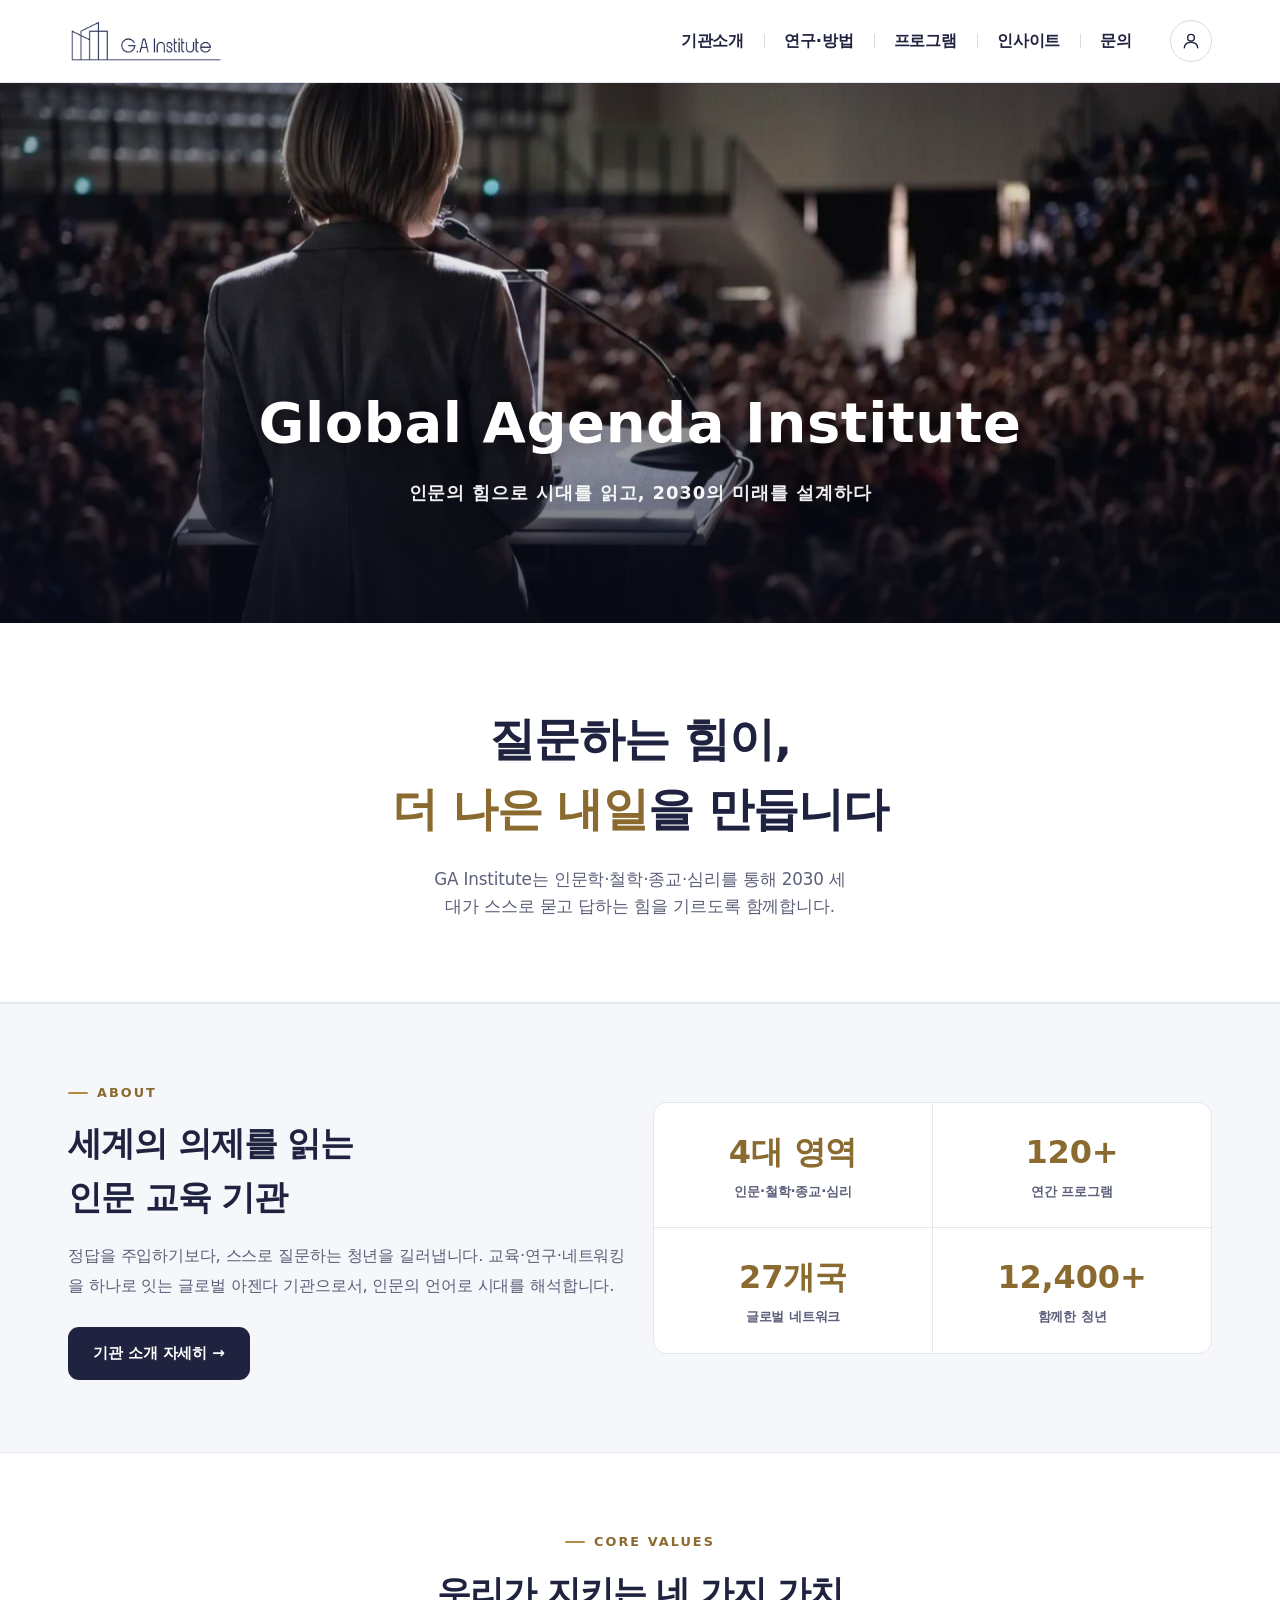
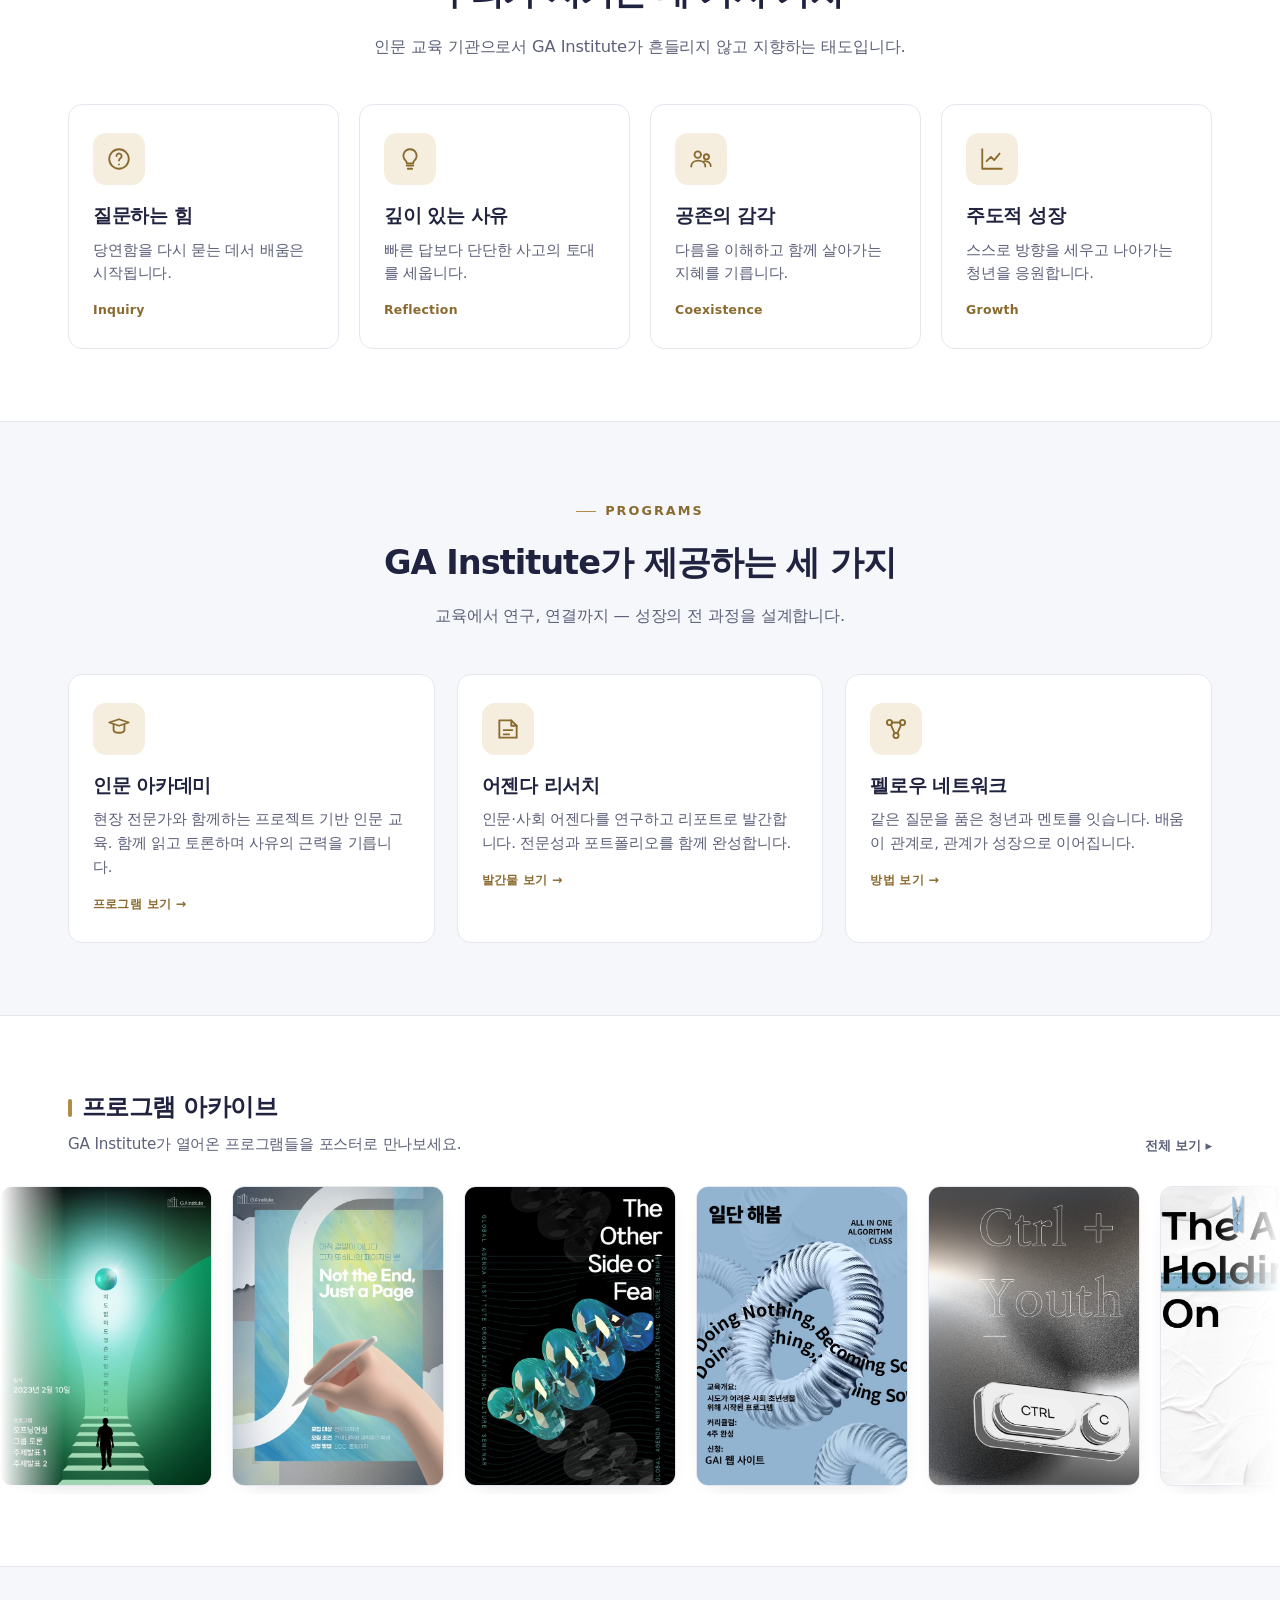
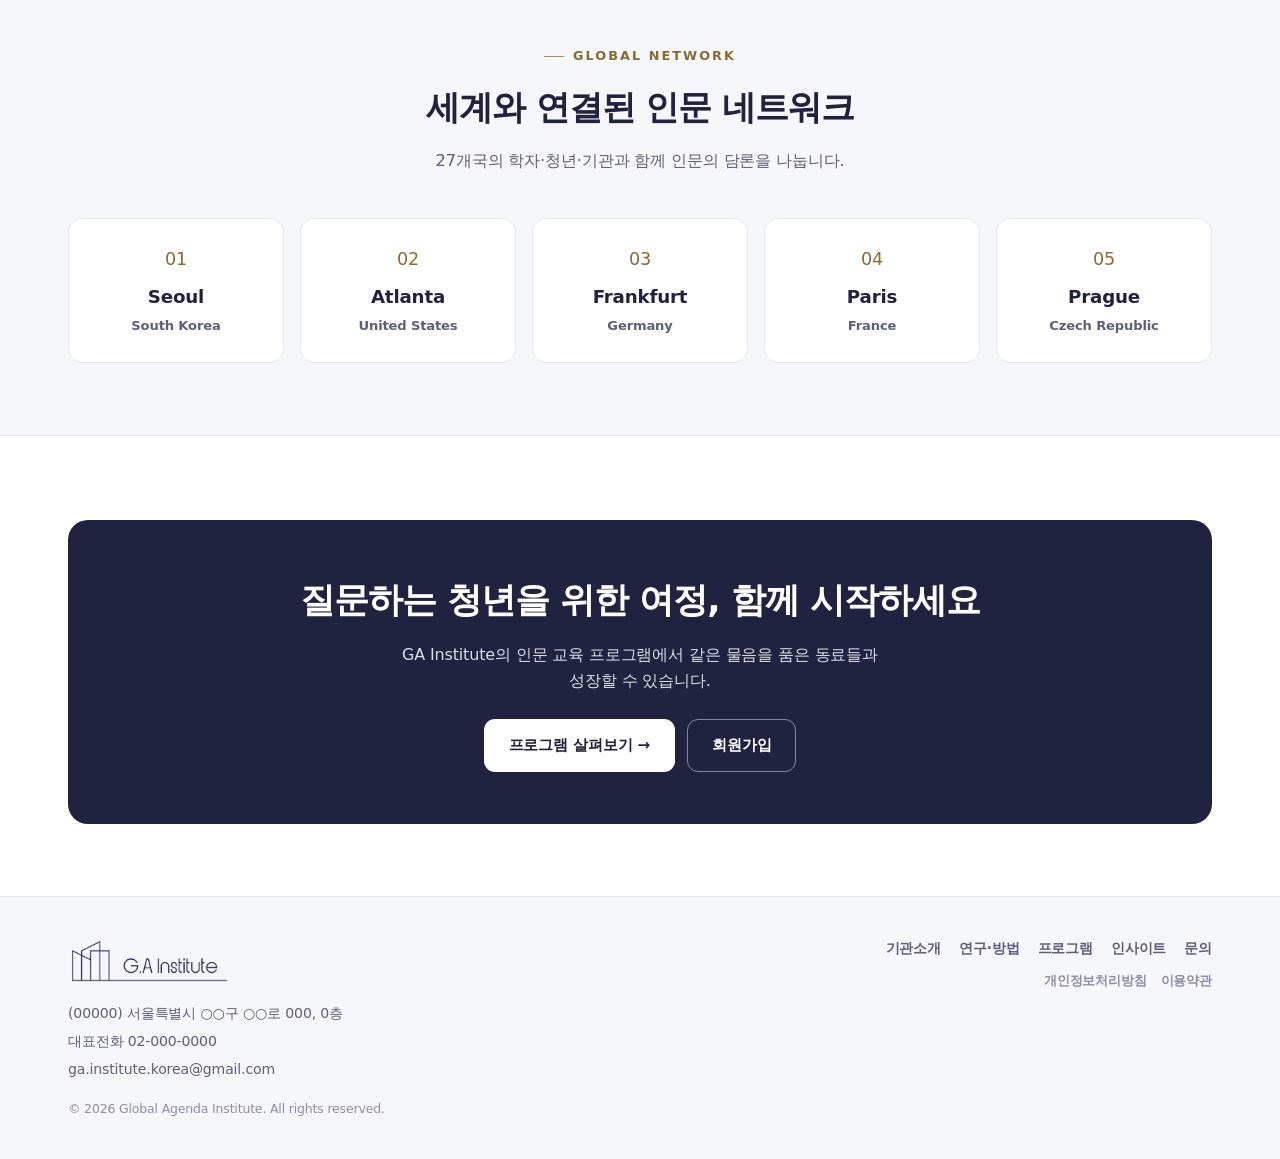
==== commit fd695c0b: "Add files via upload" ====
--- a/index.html
+++ b/index.html
@@ -138,11 +138,12 @@
     <img class="logo-img" src="assets/logo.png" alt="Global Agenda Institute" />
     <h2>멤버 로그인</h2>
     <p class="msub">GA Institute 회원 서비스를 이용하시려면 로그인해 주세요.</p>
-    <form>
+    <form id="loginForm">
       <input class="field" type="text" placeholder="아이디" aria-label="아이디" />
       <input class="field" type="password" placeholder="비밀번호" aria-label="비밀번호" />
       <label class="remember"><input type="checkbox" /> 로그인 상태 유지</label>
       <button class="signin" type="submit">로그인</button>
+      <p class="form-note" id="loginNote" hidden></p>
     </form>
     <div class="modal-links"><a href="contact.html">아이디 찾기</a><a href="contact.html">비밀번호 찾기</a><a href="signup.html">회원가입</a></div>
   </div>
--- a/assets/style.css
+++ b/assets/style.css
@@ -1,6 +1,6 @@
 :root{
     --bg:#FFFFFF; --surface:#FFFFFF; --panel:#F1F3F8; --panel-2:#F6F7FB;
-    --ink:#20233F; --brand:#262A4D; --brand-ink:#14162E;
+    --ink:#20233F; --brand:#262A4D; --brand-ink:#14162E; --band:#20233F;
     --muted:#5C6079; --sub:#8A8FA6; --line:#E5E7EF; --line-strong:#D8DBE6;
     --accent:#B08A46; --accent-soft:#F5EEDF; --accent-ink:#8A6A2F;
     --btn:#20233F; --btn-text:#FFFFFF; --btn-hover:#14162E;
@@ -27,7 +27,7 @@
   }
   :root[data-theme="light"]{
     --bg:#FFFFFF; --surface:#FFFFFF; --panel:#F1F3F8; --panel-2:#F6F7FB;
-    --ink:#20233F; --brand:#262A4D; --brand-ink:#14162E;
+    --ink:#20233F; --brand:#262A4D; --brand-ink:#14162E; --band:#20233F;
     --muted:#5C6079; --sub:#8A8FA6; --line:#E5E7EF; --line-strong:#D8DBE6;
     --accent:#B08A46; --accent-soft:#F5EEDF; --accent-ink:#8A6A2F;
     --btn:#20233F; --btn-text:#FFFFFF; --btn-hover:#14162E;
@@ -170,7 +170,7 @@
   .fcard p{margin:0; color:var(--muted); font-size:.93rem}
   .fcard .kw{margin-top:14px; font-size:.78rem; font-weight:700; color:var(--accent-ink); letter-spacing:.02em}
 
-  .mission{background:var(--brand); color:#fff; border-radius:20px; padding:52px 40px; text-align:center; position:relative; overflow:hidden}
+  .mission{background:var(--band); color:#fff; border-radius:20px; padding:52px 40px; text-align:center; position:relative; overflow:hidden}
   .mission::before{content:""; position:absolute; inset:0; background:
     linear-gradient(rgba(255,255,255,.05) 1px,transparent 1px),linear-gradient(90deg,rgba(255,255,255,.05) 1px,transparent 1px);
     background-size:44px 44px; mask-image:radial-gradient(70% 90% at 50% 0%,#000,transparent 75%); -webkit-mask-image:radial-gradient(70% 90% at 50% 0%,#000,transparent 75%)}
@@ -209,14 +209,14 @@
   .curriculum .ct span{font-size:.84rem; color:var(--muted)}
   .steps{display:grid; grid-template-columns:repeat(4,1fr); gap:18px}
   .step{position:relative; padding:22px; border:1px solid var(--line); border-radius:var(--radius); background:var(--surface)}
-  .step .sn{width:34px; height:34px; border-radius:50%; background:var(--brand); color:#fff; display:grid; place-items:center; font-weight:800; font-size:.9rem; margin-bottom:14px}
-  :root[data-theme="dark"] .step .sn{color:var(--btn-text)}
+  .step .sn{width:34px; height:34px; border-radius:50%; background:var(--band); color:#fff; display:grid; place-items:center; font-weight:800; font-size:.9rem; margin-bottom:14px}
+  :root[data-theme="dark"] .step .sn{color:#fff}
   .step h4{margin:0 0 6px; font-size:1.02rem; font-weight:800}
   .step p{margin:0; color:var(--muted); font-size:.88rem}
-  .cta-band{background:var(--brand); color:#fff; border-radius:20px; padding:52px 32px; text-align:center; margin-top:12px}
+  .cta-band{background:var(--band); color:#fff; border-radius:20px; padding:52px 32px; text-align:center; margin-top:12px}
   .cta-band h2{margin:0; font-size:clamp(1.6rem,3vw,2.2rem); font-weight:800; letter-spacing:-.03em; text-wrap:balance}
   .cta-band p{margin:14px auto 26px; opacity:.85; max-width:48ch}
-  .cta-band .btn-primary{background:#fff; color:var(--brand-ink)}
+  .cta-band .btn-primary{background:#fff; color:#20233F}
   .cta-band .btn-primary:hover{background:#eef0fb}
   .cta-band .btn-ghost{border-color:rgba(255,255,255,.45); color:#fff}
   .cta-band .btn-ghost:hover{background:rgba(255,255,255,.12); border-color:#fff}
@@ -307,7 +307,7 @@
   .spk b{display:block; font-size:.96rem; font-weight:800}
   .spk span{font-size:.82rem; color:var(--muted)}
   .ev-side{position:sticky; top:100px; border:1px solid var(--line); border-radius:16px; overflow:hidden; background:var(--surface); box-shadow:var(--shadow-sm)}
-  .ev-side .sh{padding:20px 22px; background:var(--brand); color:#fff}
+  .ev-side .sh{padding:20px 22px; background:var(--band); color:#fff}
   .ev-side .sh .cat{font-size:.76rem; font-weight:800; color:var(--accent); letter-spacing:.04em}
   .ev-side .sh h3{margin:6px 0 0; font-size:1.14rem; font-weight:800; line-height:1.35}
   .ev-side dl{margin:0; padding:20px 22px; display:grid; grid-template-columns:auto 1fr; gap:15px 16px}
@@ -508,3 +508,28 @@
 .mm-actions .btn{flex:1}
 .bcover-img{position:absolute; inset:0; width:100%; height:100%; object-fit:cover; opacity:0; transition:opacity .35s ease; z-index:3}
 .bcover-img.loaded{opacity:1}
+.form-note{font-size:.85rem; line-height:1.55; margin:12px 0 0; padding:11px 13px; border-radius:9px; background:var(--panel-2); color:var(--ink); border:1px solid var(--line)}
+.form-note.err{background:color-mix(in srgb,#e05656 12%,var(--surface)); border-color:color-mix(in srgb,#e05656 35%,var(--line)); color:#c0392b}
+.form-note.ok{background:var(--accent-soft); border-color:transparent; color:var(--accent-ink)}
+:root[data-theme="dark"] .form-note.err{color:#f1a0a0}
+@media (max-width:560px){
+  .mission{padding:34px 22px}
+  .cta-band{padding:38px 22px}
+  .form-card{padding:26px 20px}
+  .feature .fL{padding:30px 22px}
+  .feature .fR{padding:26px 22px}
+  .page-hero{padding:52px 0 40px}
+  .ev-side dl{padding:18px}
+  .statement{padding:56px 0}
+  .section{padding:56px 0}
+}
+/* ---------- 추천 도서 자동 흐름(marquee) ---------- */
+.book-marquee{position:relative; overflow:hidden; margin-top:8px;
+  -webkit-mask-image:linear-gradient(90deg,transparent,#000 4%,#000 96%,transparent);
+          mask-image:linear-gradient(90deg,transparent,#000 4%,#000 96%,transparent)}
+.book-track{display:flex; width:max-content; padding:6px 0; animation:book-scroll 150s linear infinite; will-change:transform}
+.book-marquee:hover .book-track{animation-play-state:paused}
+.book-track .book{margin-right:18px; flex:none}
+@keyframes book-scroll{from{transform:translateX(0)} to{transform:translateX(-50%)}}
+@media (max-width:560px){.book-track{animation-duration:100s} .book-track .book{margin-right:14px}}
+@media (prefers-reduced-motion:reduce){.book-marquee{overflow-x:auto} .book-track{animation:none}}
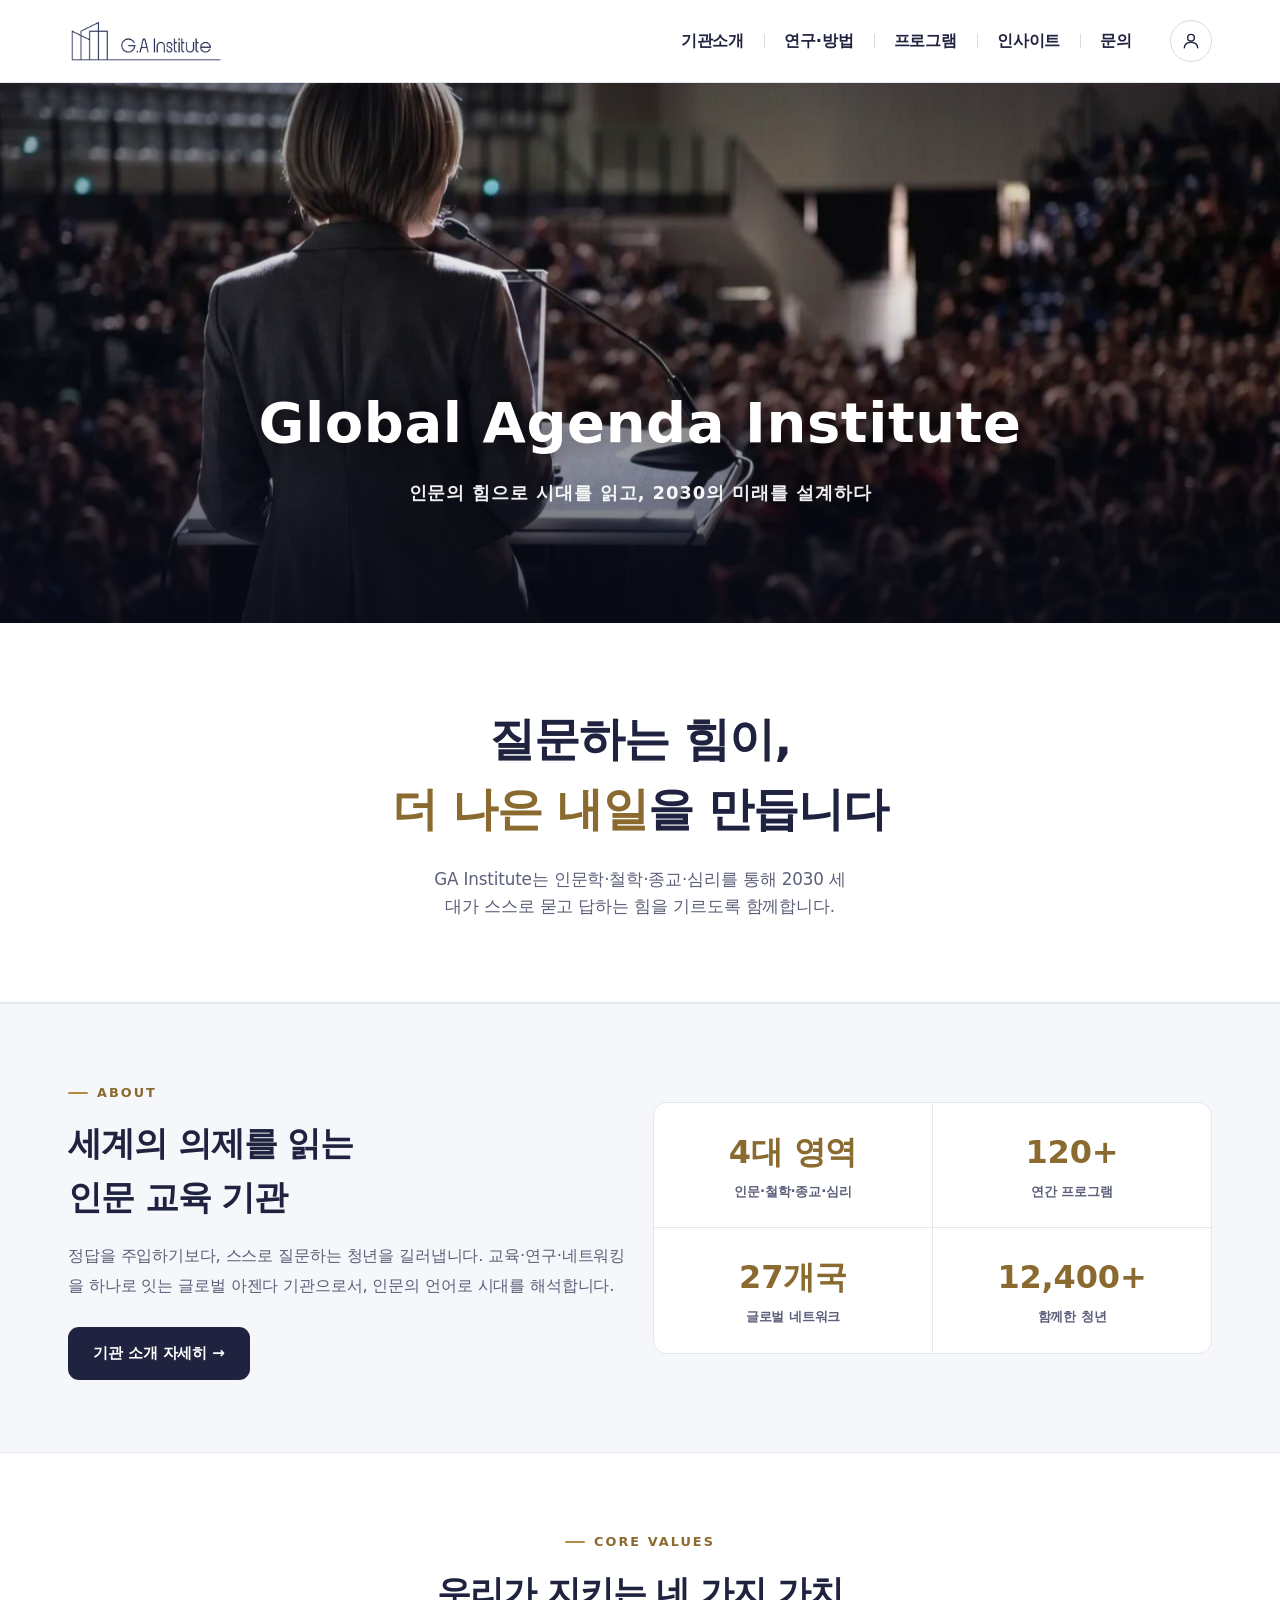
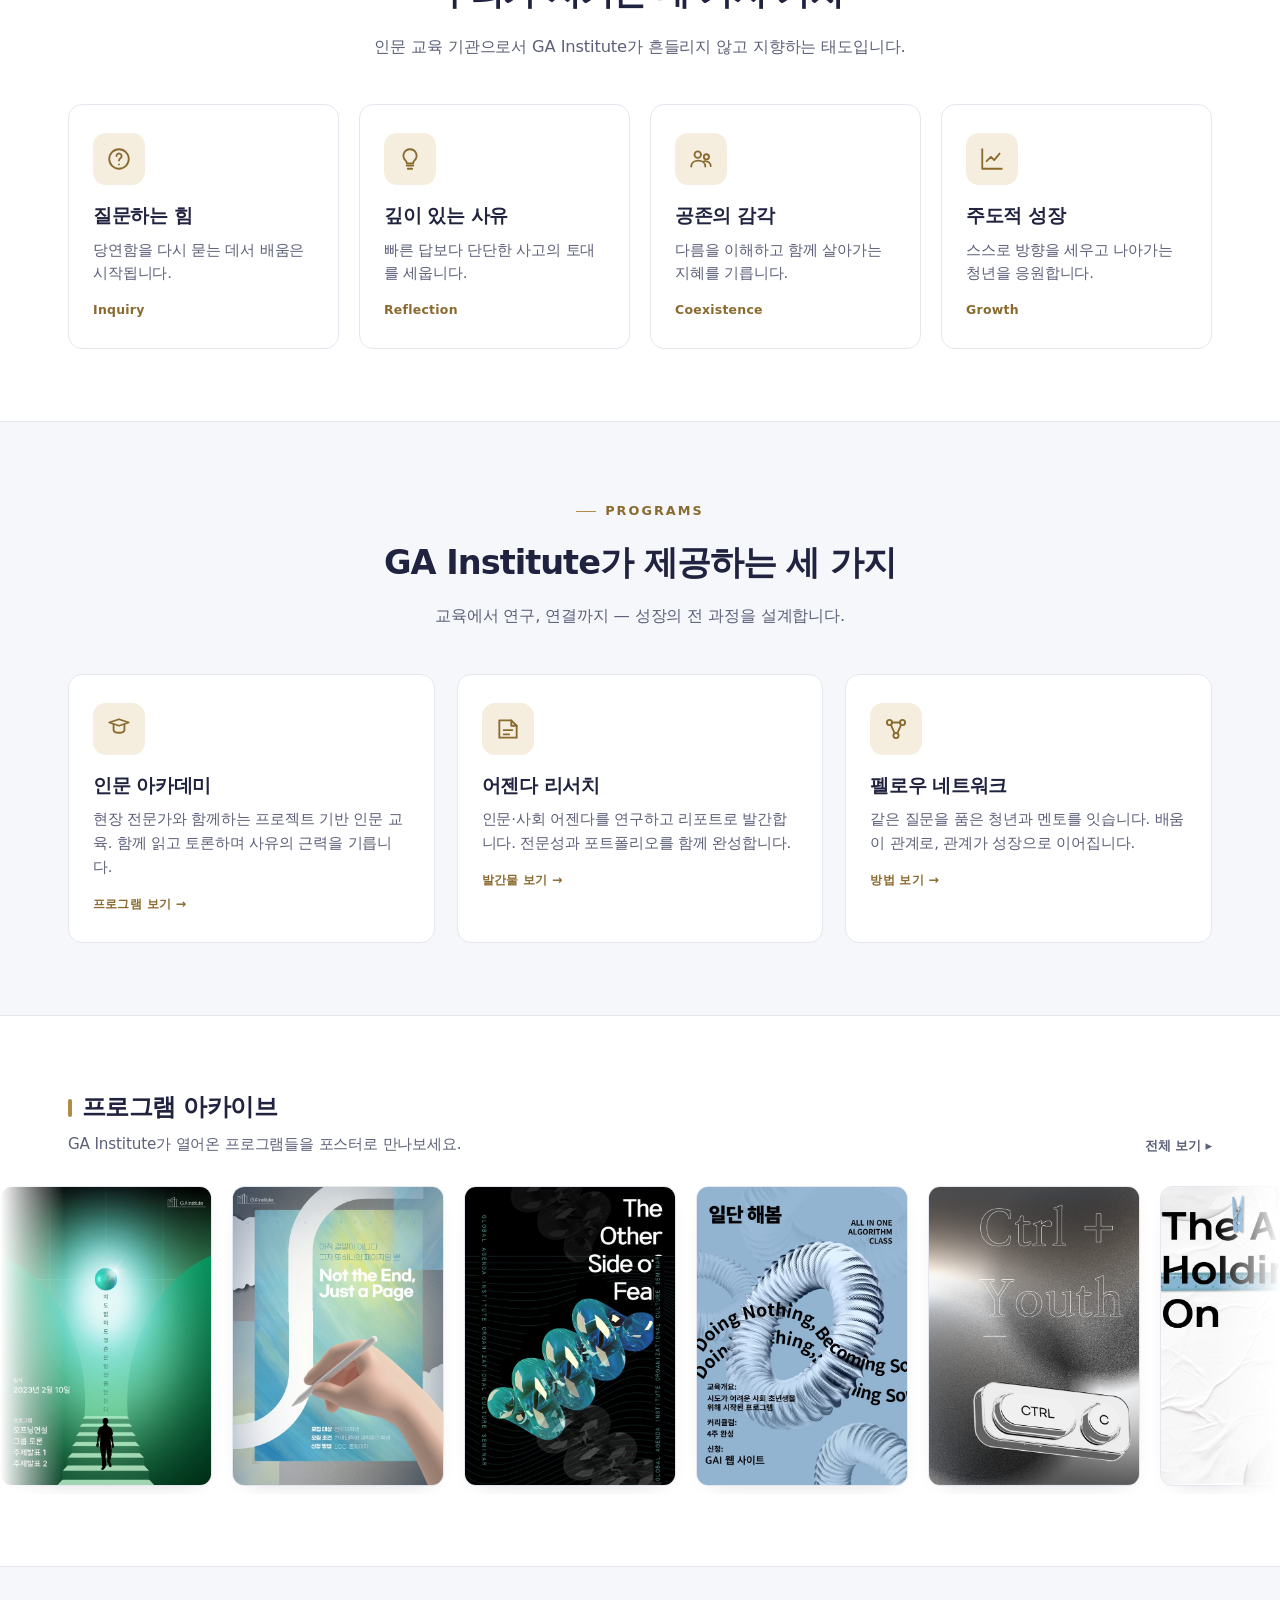
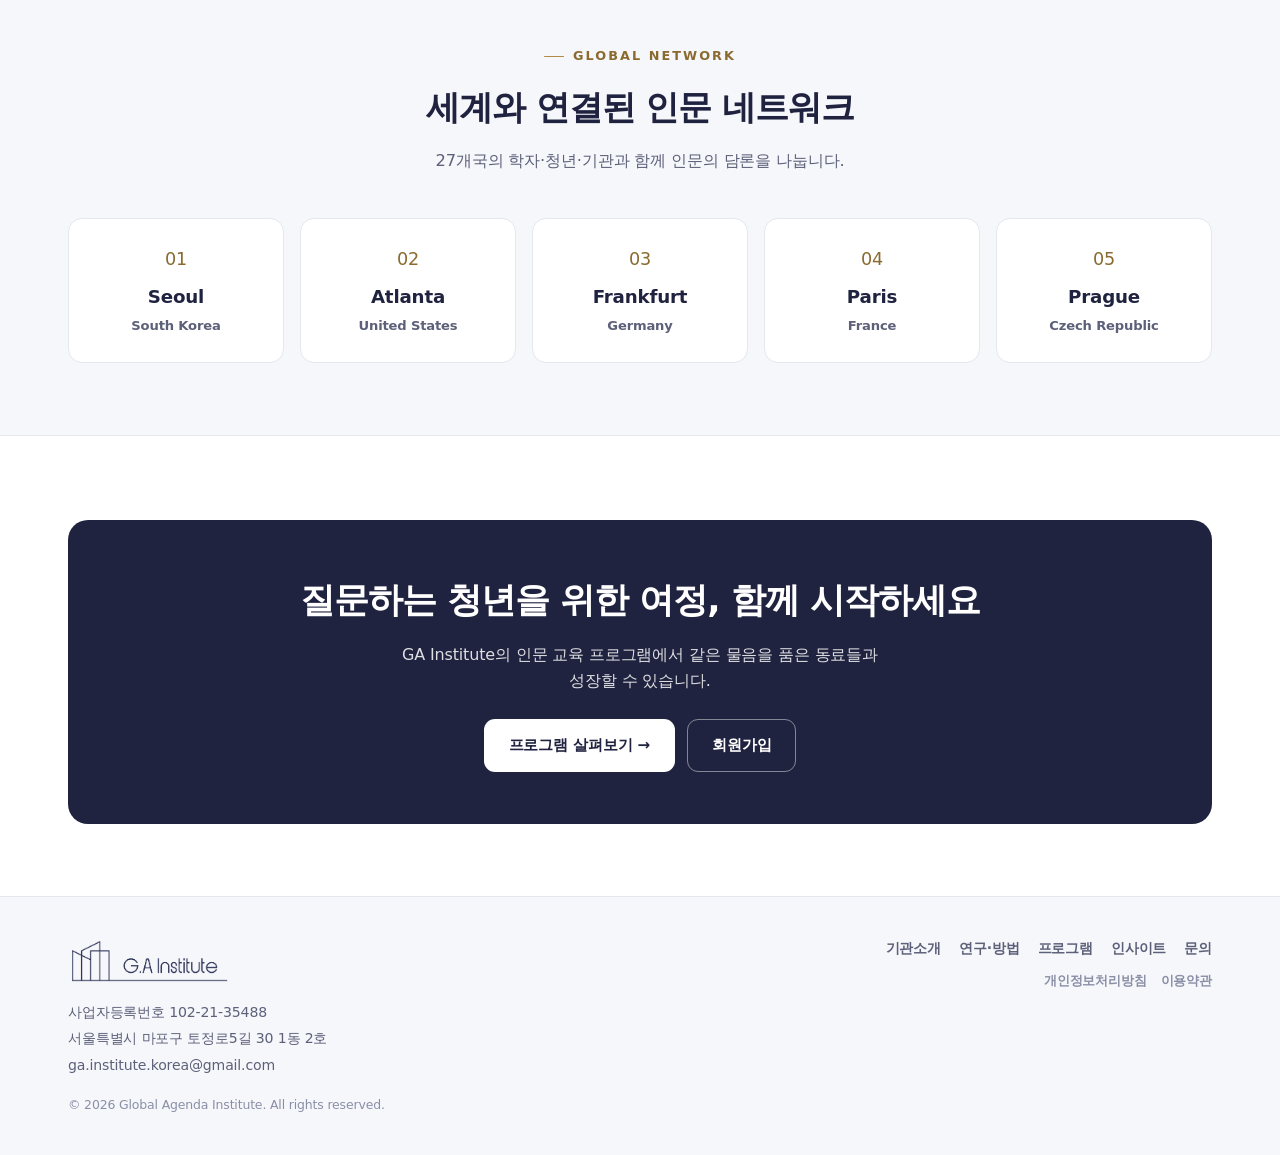
==== commit 9af1fcfd: "Update footer and contact/legal page copy" ====
--- a/index.html
+++ b/index.html
@@ -119,8 +119,8 @@
     <div>
       <a href="index.html"><img class="logo-img foot-logo" src="assets/logo.png" alt="Global Agenda Institute" /></a>
       <p class="foot-info">
-        (00000) 서울특별시 ○○구 ○○로 000, 0층<br>
-        대표전화 02-000-0000<br>
+        사업자등록번호 102-21-35488<br>
+        서울특별시 마포구 토정로5길 30 1동 2호<br>
         ga.institute.korea@gmail.com
       </p>
       <p class="foot-copy">© 2026 Global Agenda Institute. All rights reserved.</p>
--- a/assets/style.css
+++ b/assets/style.css
@@ -341,19 +341,18 @@
 
   /* ---------- FOOTER ---------- */
   footer{border-top:1px solid var(--line); background:var(--panel-2); padding:40px 0; color:var(--muted); font-size:.88rem}
-  .foot{display:flex; justify-content:space-between; align-items:flex-start; gap:24px; flex-wrap:wrap}
-  .foot-info{max-width:60ch; line-height:2; margin:14px 0 0}
-  .foot-copy{margin:16px 0 0; font-size:.78rem; color:var(--sub)}
-  .foot nav{display:flex; flex-direction:column; align-items:flex-end; gap:12px; font-weight:600}
-  .foot-main{display:flex; gap:18px; flex-wrap:wrap; justify-content:flex-end}
-  .foot-legal{display:flex; gap:14px; flex-wrap:wrap; justify-content:flex-end}
-  .foot-main a{cursor:pointer}
-  .foot-main a:hover{color:var(--ink)}
-  .foot-legal a{cursor:pointer; font-size:.8rem; color:var(--sub)}
-  .foot-legal a:hover{color:var(--ink)}
-  @media (max-width:560px){.foot nav{align-items:flex-start} .foot-main,.foot-legal{justify-content:flex-start}}
-
-  /* ---------- LOGIN MODAL ---------- */
+.foot{display:grid; grid-template-columns:minmax(0,1fr) auto; align-items:start; gap:24px}
+.foot-info{max-width:60ch; line-height:1.9; margin:14px 0 0}
+.foot-copy{margin:16px 0 0; font-size:.78rem; color:var(--sub)}
+.foot nav{display:flex; flex-direction:column; align-items:flex-end; gap:12px; font-weight:600}
+.foot-main{display:flex; gap:18px; flex-wrap:wrap; justify-content:flex-end}
+.foot-legal{display:flex; gap:14px; flex-wrap:wrap; justify-content:flex-end}
+.foot-main a{cursor:pointer}
+.foot-main a:hover{color:var(--ink)}
+.foot-legal a{cursor:pointer; font-size:.8rem; color:var(--sub)}
+.foot-legal a:hover{color:var(--ink)}
+@media (max-width:720px){.foot{grid-template-columns:1fr;}.foot nav{align-items:flex-start; width:100%}.foot-main,.foot-legal{justify-content:flex-start}}
+@media (max-width:560px){.foot-main,.foot-legal{gap:12px 14px}}
   .modal{position:fixed; inset:0; z-index:100; display:grid; place-items:center; padding:20px;
     background:rgba(10,12,24,.55); backdrop-filter:blur(3px); opacity:0; pointer-events:none; transition:.2s}
   .modal.open{opacity:1; pointer-events:auto}
@@ -433,7 +432,11 @@
 .net-grid{display:flex; flex-wrap:wrap; justify-content:center; gap:12px; margin-top:8px}
 .net-grid .city{padding:12px 24px; border:1px solid var(--line-strong); border-radius:999px; font-weight:700; font-size:1rem; background:var(--surface)}
 .net-grid .city span{color:var(--sub); font-weight:600; font-size:.82rem; margin-left:8px}
-.contact-grid{display:grid; grid-template-columns:1.05fr 1fr; gap:32px; align-items:start}
+.contact-grid{display:grid; grid-template-columns:1fr; max-width:760px; margin:0 auto; gap:0; align-items:start; justify-items:center}
+.contact-form{width:100%; max-width:760px; padding:34px 36px; border-radius:18px; box-shadow:var(--shadow-sm); display:flex; flex-direction:column; gap:0}
+.contact-form .fgroup{margin-bottom:18px}
+.contact-form .fgroup:last-of-type{margin-bottom:20px}
+.contact-form .signin{margin-top:6px}
 .info-list{list-style:none; margin:0 0 22px; padding:0}
 .info-list li{display:flex; gap:16px; padding:16px 0; border-bottom:1px solid var(--line)}
 .info-list li b{min-width:76px; color:var(--muted); font-weight:700; font-size:.9rem}
@@ -442,7 +445,7 @@
 :root[data-theme="dark"] .map{background:linear-gradient(135deg,#1a2036,#141a2e)}
 @media (prefers-color-scheme:dark){.map{background:linear-gradient(135deg,#1a2036,#141a2e)}}
 textarea.field{font-family:inherit; line-height:1.6}
-@media (max-width:900px){.contact-grid{grid-template-columns:1fr}}
+@media (max-width:900px){.contact-grid{max-width:100%}.contact-form{padding:24px}}
 
 /* ---------- GLOBAL NETWORK CARDS ---------- */
 .net-grid{display:grid; grid-template-columns:repeat(5,1fr); gap:16px; margin-top:8px}
